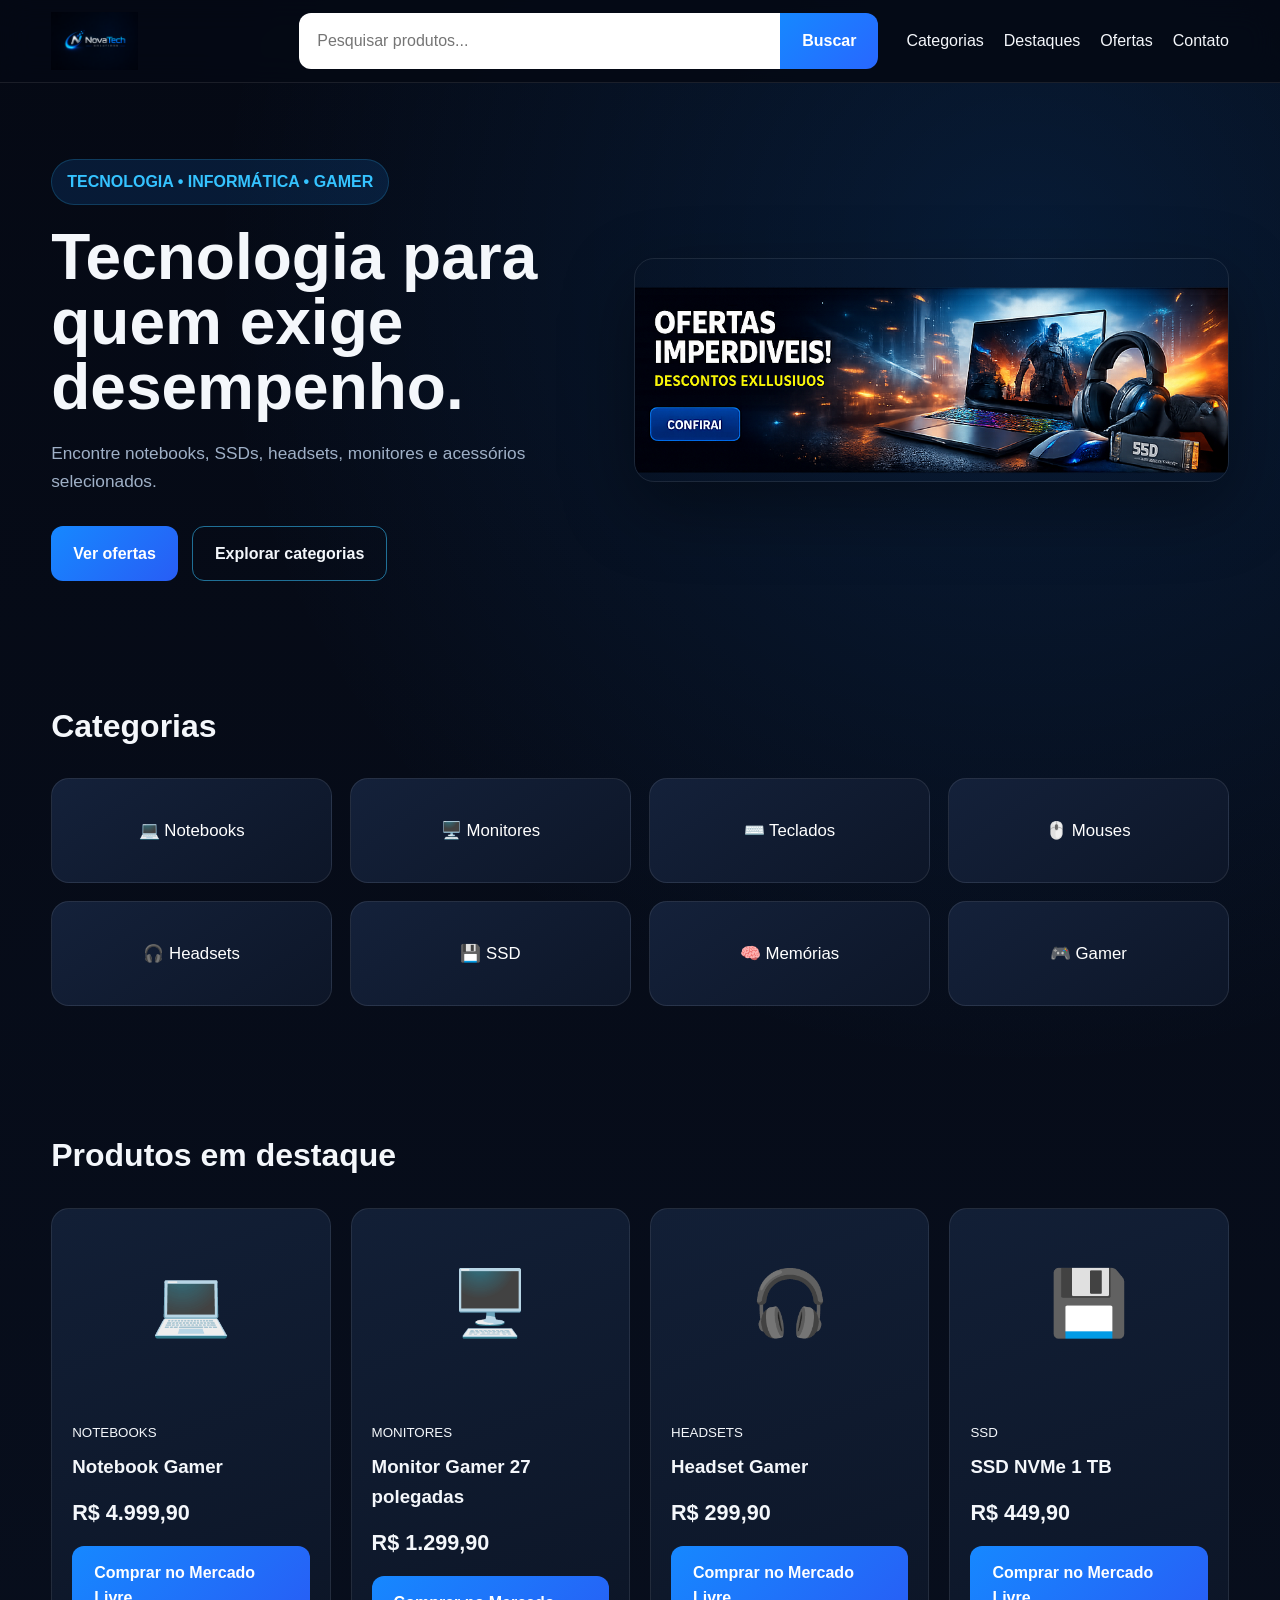
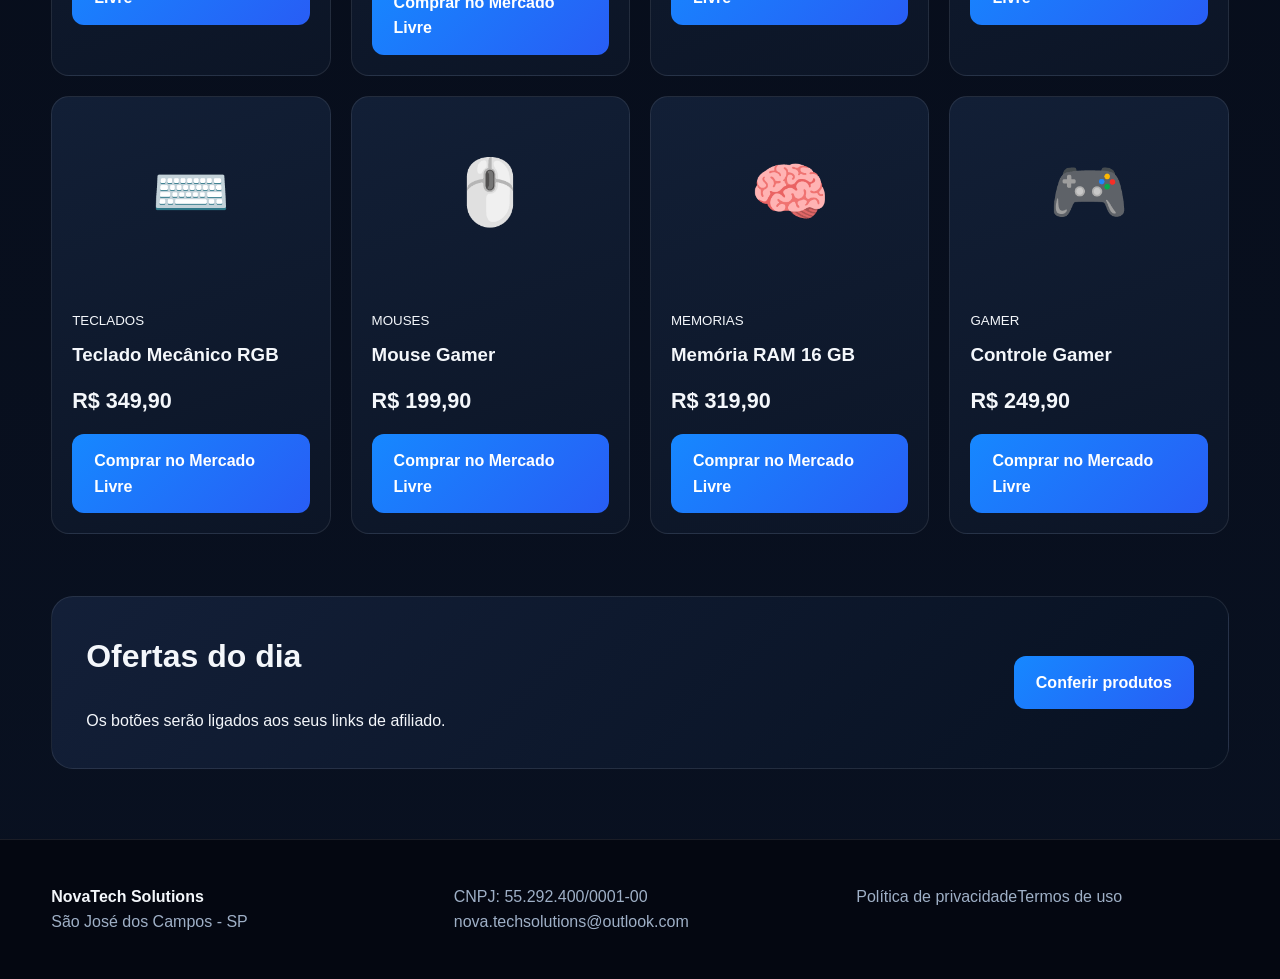
==== index.html @ 97775872 "Add files via upload" ====
<!DOCTYPE html>
<html lang="pt-BR">
<head>
  <meta charset="UTF-8">
  <meta name="viewport" content="width=device-width, initial-scale=1.0">
  <title>NovaTech Solutions</title>
  <meta name="description" content="Tecnologia, informática e produtos gamer com ofertas selecionadas.">
  <link rel="stylesheet" href="styles.css">
</head>
<body>
<header class="header">
  <div class="container header-content">
    <a class="brand" href="#inicio"><img src="assets/logo-novatech.png" alt="NovaTech Solutions"></a>
    <form class="search" id="searchForm">
      <input id="searchInput" type="search" placeholder="Pesquisar produtos...">
      <button type="submit">Buscar</button>
    </form>
    <nav>
      <a href="#categorias">Categorias</a>
      <a href="#destaques">Destaques</a>
      <a href="#ofertas">Ofertas</a>
      <a href="#contato">Contato</a>
    </nav>
  </div>
</header>

<main id="inicio">
  <section class="hero">
    <div class="container hero-grid">
      <div>
        <span class="tag">TECNOLOGIA • INFORMÁTICA • GAMER</span>
        <h1>Tecnologia para quem exige desempenho.</h1>
        <p>Encontre notebooks, SSDs, headsets, monitores e acessórios selecionados.</p>
        <div class="buttons">
          <a class="btn primary" href="#ofertas">Ver ofertas</a>
          <a class="btn secondary" href="#categorias">Explorar categorias</a>
        </div>
      </div>
      <a class="hero-banner" href="#ofertas"><img src="assets/banner-ofertas.png" alt="Ofertas imperdíveis"></a>
    </div>
  </section>

  <section id="categorias" class="container section">
    <h2>Categorias</h2>
    <div class="category-grid">
      <button class="category" data-category="notebooks">💻 Notebooks</button>
      <button class="category" data-category="monitores">🖥️ Monitores</button>
      <button class="category" data-category="teclados">⌨️ Teclados</button>
      <button class="category" data-category="mouses">🖱️ Mouses</button>
      <button class="category" data-category="headsets">🎧 Headsets</button>
      <button class="category" data-category="ssd">💾 SSD</button>
      <button class="category" data-category="memorias">🧠 Memórias</button>
      <button class="category" data-category="gamer">🎮 Gamer</button>
    </div>
  </section>

  <section id="destaques" class="container section">
    <h2>Produtos em destaque</h2>
    <div id="productsGrid" class="products-grid"></div>
  </section>

  <section id="ofertas" class="container section offer-strip">
    <div>
      <h2>Ofertas do dia</h2>
      <p>Os botões serão ligados aos seus links de afiliado.</p>
    </div>
    <a class="btn primary" href="#destaques">Conferir produtos</a>
  </section>
</main>

<footer id="contato">
  <div class="container footer-grid">
    <div><strong>NovaTech Solutions</strong><p>São José dos Campos - SP</p></div>
    <div><p>CNPJ: 55.292.400/0001-00</p><p>nova.techsolutions@outlook.com</p></div>
    <div><a href="politica.html">Política de privacidade</a><a href="termos.html">Termos de uso</a></div>
  </div>
</footer>

<script src="app.js"></script>
</body>
</html>
---- styles.css ----
:root{--bg:#050914;--surface:#0d1628;--surface2:#14213a;--primary:#1688ff;--accent:#35c3ff;--text:#f4f7fb;--muted:#9fb0c7;--border:rgba(255,255,255,.09);--radius:18px}
*{box-sizing:border-box;margin:0;padding:0}html{scroll-behavior:smooth}
body{font-family:Segoe UI,Arial,sans-serif;background:radial-gradient(circle at 80% 10%,rgba(22,136,255,.14),transparent 32%),linear-gradient(180deg,#050914,#091121);color:var(--text);line-height:1.6}
img{max-width:100%;display:block}a{text-decoration:none;color:inherit}button,input{font:inherit}.container{width:min(1200px,92%);margin:auto}
.header{position:sticky;top:0;z-index:1000;background:rgba(5,9,20,.9);backdrop-filter:blur(16px);border-bottom:1px solid var(--border)}
.header-content{min-height:82px;display:flex;align-items:center;gap:28px}.brand{width:220px;flex:0 0 220px}.brand img{width:100%;height:58px;object-fit:contain;object-position:left center}
.search{display:flex;flex:1}.search input{width:100%;padding:14px 17px;border:1px solid var(--border);border-right:0;border-radius:12px 0 0 12px;outline:none}
.search button{border:0;padding:0 22px;border-radius:0 12px 12px 0;background:linear-gradient(135deg,var(--primary),#2867ff);color:#fff;font-weight:700}
nav{display:flex;gap:20px;white-space:nowrap}nav a:hover{color:var(--accent)}
.hero{padding:76px 0 58px}.hero-grid{display:grid;grid-template-columns:.95fr 1.05fr;gap:44px;align-items:center}
.tag{display:inline-block;color:var(--accent);font-weight:700;background:rgba(22,136,255,.14);border:1px solid rgba(53,195,255,.2);padding:9px 15px;border-radius:999px;margin-bottom:20px}
.hero h1{font-size:clamp(2.6rem,5vw,4.7rem);line-height:1.02;margin-bottom:20px}.hero p{color:var(--muted);font-size:1.08rem;margin-bottom:30px}
.buttons{display:flex;gap:14px;flex-wrap:wrap}.btn{display:inline-flex;align-items:center;justify-content:center;padding:14px 22px;border-radius:12px;font-weight:700;transition:.22s}.btn:hover{transform:translateY(-3px)}
.primary{background:linear-gradient(135deg,var(--primary),#285df5);color:#fff}.secondary{border:1px solid rgba(53,195,255,.55)}
.hero-banner{display:block;border:1px solid var(--border);border-radius:20px;overflow:hidden;box-shadow:0 25px 70px rgba(0,0,0,.38)}.hero-banner img{width:100%;aspect-ratio:16/6;object-fit:cover}
.section{padding:62px 0}.section h2{font-size:2rem;margin-bottom:26px}.category-grid{display:grid;grid-template-columns:repeat(4,1fr);gap:18px}
.category{min-height:105px;border:1px solid var(--border);border-radius:var(--radius);background:linear-gradient(145deg,var(--surface2),var(--surface));color:#fff;font-size:1.05rem;padding:22px;cursor:pointer}
.products-grid{display:grid;grid-template-columns:repeat(4,1fr);gap:20px}.product-card{background:linear-gradient(160deg,#121f36,#0c1526);border:1px solid var(--border);border-radius:var(--radius);overflow:hidden}
.product-image{height:190px;display:grid;place-items:center;font-size:4rem}.product-info{padding:20px}.product-info h3{margin:8px 0 14px}.product-price{font-size:1.35rem;font-weight:800;margin-bottom:15px}.product-card .btn{width:100%}
.offer-strip{margin-bottom:70px;padding:34px;border:1px solid var(--border);border-radius:22px;background:linear-gradient(135deg,rgba(20,33,58,.95),rgba(8,18,34,.95));display:flex;align-items:center;justify-content:space-between}
footer{border-top:1px solid var(--border);background:#040711;padding:44px 0}.footer-grid{display:grid;grid-template-columns:1fr 1fr 1fr;gap:30px}footer p,footer a{color:var(--muted)}
@media(max-width:980px){.header-content{flex-wrap:wrap;padding:14px 0}.brand{width:190px;flex-basis:190px}nav{width:100%;justify-content:center}.hero-grid{grid-template-columns:1fr}.category-grid,.products-grid{grid-template-columns:repeat(2,1fr)}}
@media(max-width:620px){.search{order:3;width:100%}nav{overflow-x:auto;justify-content:flex-start}.category-grid,.products-grid,.footer-grid{grid-template-columns:1fr}.offer-strip{flex-direction:column;align-items:flex-start}}
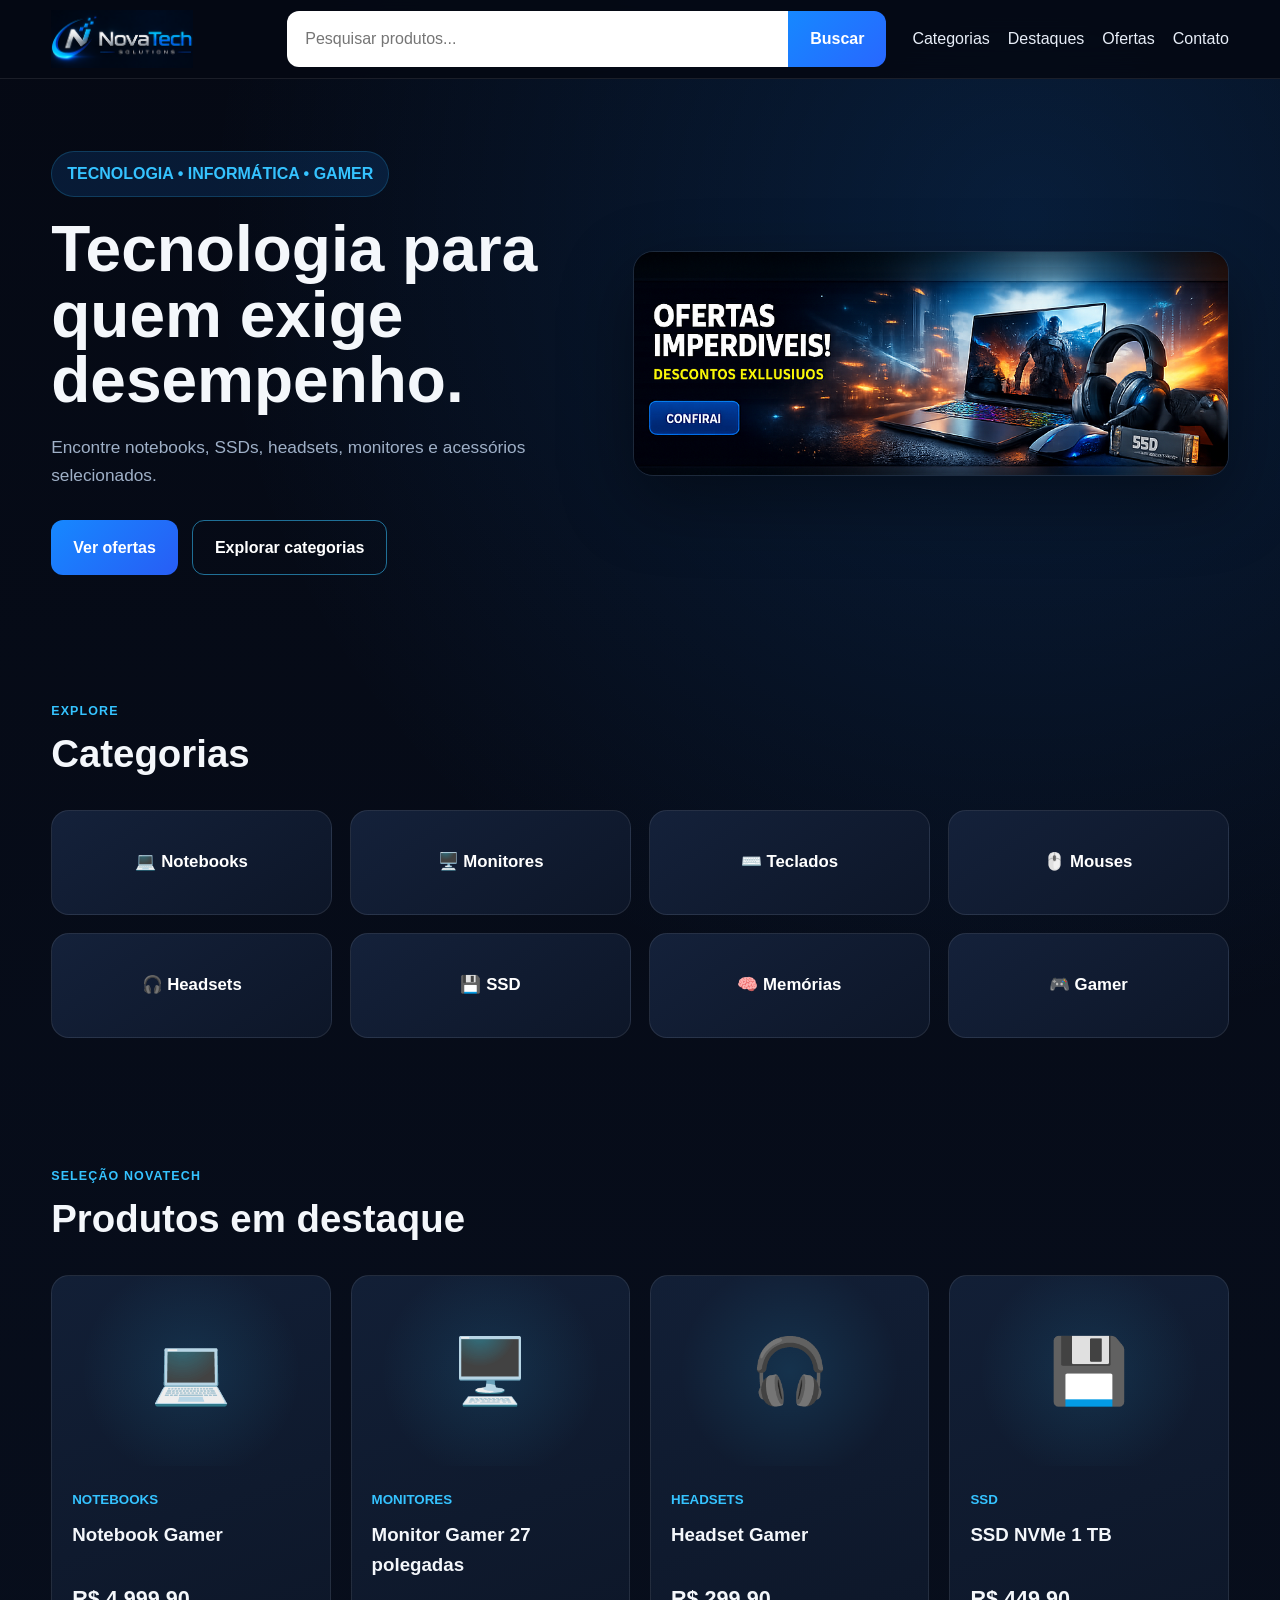
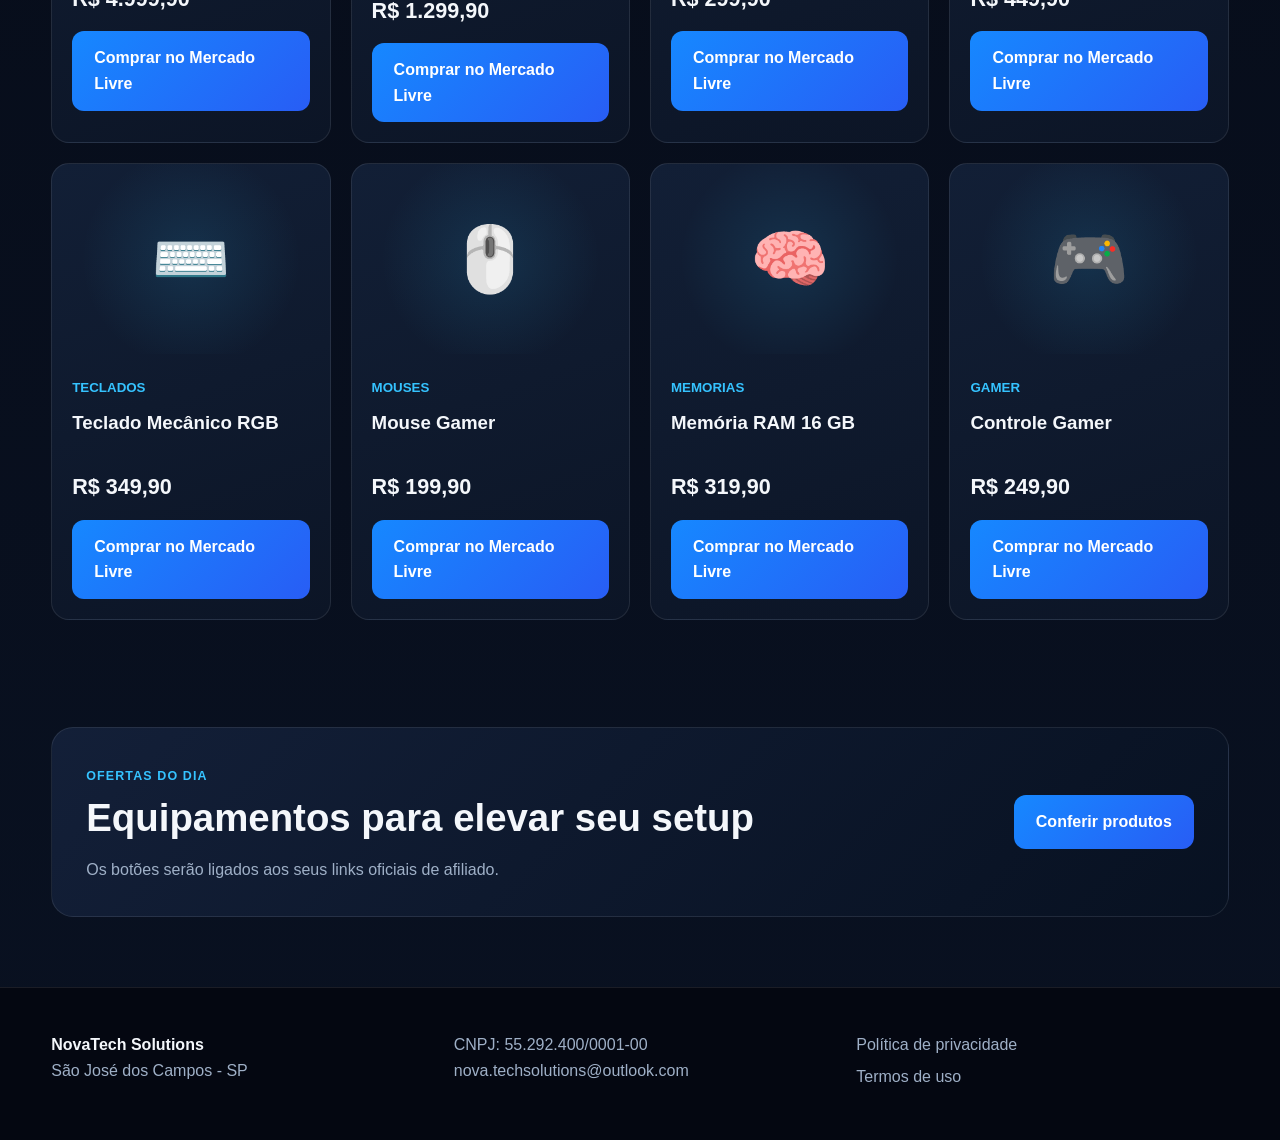
==== commit b1504cb4: "Add files via upload" ====
--- a/index.html
+++ b/index.html
@@ -10,11 +10,15 @@
 <body>
 <header class="header">
   <div class="container header-content">
-    <a class="brand" href="#inicio"><img src="assets/logo-novatech.png" alt="NovaTech Solutions"></a>
+    <a class="brand" href="#inicio" aria-label="NovaTech Solutions">
+      <img src="assets/logo-header.png" alt="NovaTech Solutions">
+    </a>
+
     <form class="search" id="searchForm">
       <input id="searchInput" type="search" placeholder="Pesquisar produtos...">
       <button type="submit">Buscar</button>
     </form>
+
     <nav>
       <a href="#categorias">Categorias</a>
       <a href="#destaques">Destaques</a>
@@ -27,7 +31,7 @@
 <main id="inicio">
   <section class="hero">
     <div class="container hero-grid">
-      <div>
+      <div class="hero-copy">
         <span class="tag">TECNOLOGIA • INFORMÁTICA • GAMER</span>
         <h1>Tecnologia para quem exige desempenho.</h1>
         <p>Encontre notebooks, SSDs, headsets, monitores e acessórios selecionados.</p>
@@ -36,33 +40,44 @@
           <a class="btn secondary" href="#categorias">Explorar categorias</a>
         </div>
       </div>
-      <a class="hero-banner" href="#ofertas"><img src="assets/banner-ofertas.png" alt="Ofertas imperdíveis"></a>
+
+      <a class="hero-banner" href="#ofertas">
+        <img src="assets/banner-ofertas.png" alt="Ofertas imperdíveis">
+      </a>
     </div>
   </section>
 
   <section id="categorias" class="container section">
-    <h2>Categorias</h2>
+    <div class="section-heading">
+      <span>EXPLORE</span>
+      <h2>Categorias</h2>
+    </div>
+
     <div class="category-grid">
-      <button class="category" data-category="notebooks">💻 Notebooks</button>
-      <button class="category" data-category="monitores">🖥️ Monitores</button>
-      <button class="category" data-category="teclados">⌨️ Teclados</button>
-      <button class="category" data-category="mouses">🖱️ Mouses</button>
-      <button class="category" data-category="headsets">🎧 Headsets</button>
-      <button class="category" data-category="ssd">💾 SSD</button>
-      <button class="category" data-category="memorias">🧠 Memórias</button>
-      <button class="category" data-category="gamer">🎮 Gamer</button>
+      <button class="category" data-category="notebooks">💻 <strong>Notebooks</strong></button>
+      <button class="category" data-category="monitores">🖥️ <strong>Monitores</strong></button>
+      <button class="category" data-category="teclados">⌨️ <strong>Teclados</strong></button>
+      <button class="category" data-category="mouses">🖱️ <strong>Mouses</strong></button>
+      <button class="category" data-category="headsets">🎧 <strong>Headsets</strong></button>
+      <button class="category" data-category="ssd">💾 <strong>SSD</strong></button>
+      <button class="category" data-category="memorias">🧠 <strong>Memórias</strong></button>
+      <button class="category" data-category="gamer">🎮 <strong>Gamer</strong></button>
     </div>
   </section>
 
   <section id="destaques" class="container section">
-    <h2>Produtos em destaque</h2>
+    <div class="section-heading">
+      <span>SELEÇÃO NOVATECH</span>
+      <h2>Produtos em destaque</h2>
+    </div>
     <div id="productsGrid" class="products-grid"></div>
   </section>
 
-  <section id="ofertas" class="container section offer-strip">
+  <section id="ofertas" class="container offer-strip">
     <div>
-      <h2>Ofertas do dia</h2>
-      <p>Os botões serão ligados aos seus links de afiliado.</p>
+      <span>OFERTAS DO DIA</span>
+      <h2>Equipamentos para elevar seu setup</h2>
+      <p>Os botões serão ligados aos seus links oficiais de afiliado.</p>
     </div>
     <a class="btn primary" href="#destaques">Conferir produtos</a>
   </section>
@@ -70,12 +85,21 @@
 
 <footer id="contato">
   <div class="container footer-grid">
-    <div><strong>NovaTech Solutions</strong><p>São José dos Campos - SP</p></div>
-    <div><p>CNPJ: 55.292.400/0001-00</p><p>nova.techsolutions@outlook.com</p></div>
-    <div><a href="politica.html">Política de privacidade</a><a href="termos.html">Termos de uso</a></div>
+    <div>
+      <strong>NovaTech Solutions</strong>
+      <p>São José dos Campos - SP</p>
+    </div>
+    <div>
+      <p>CNPJ: 55.292.400/0001-00</p>
+      <p>nova.techsolutions@outlook.com</p>
+    </div>
+    <div>
+      <a href="politica.html">Política de privacidade</a>
+      <a href="termos.html">Termos de uso</a>
+    </div>
   </div>
 </footer>
 
 <script src="app.js"></script>
 </body>
-</html>+</html>
--- a/styles.css
+++ b/styles.css
@@ -1,24 +1,145 @@
 
-:root{--bg:#050914;--surface:#0d1628;--surface2:#14213a;--primary:#1688ff;--accent:#35c3ff;--text:#f4f7fb;--muted:#9fb0c7;--border:rgba(255,255,255,.09);--radius:18px}
-*{box-sizing:border-box;margin:0;padding:0}html{scroll-behavior:smooth}
-body{font-family:Segoe UI,Arial,sans-serif;background:radial-gradient(circle at 80% 10%,rgba(22,136,255,.14),transparent 32%),linear-gradient(180deg,#050914,#091121);color:var(--text);line-height:1.6}
-img{max-width:100%;display:block}a{text-decoration:none;color:inherit}button,input{font:inherit}.container{width:min(1200px,92%);margin:auto}
-.header{position:sticky;top:0;z-index:1000;background:rgba(5,9,20,.9);backdrop-filter:blur(16px);border-bottom:1px solid var(--border)}
-.header-content{min-height:82px;display:flex;align-items:center;gap:28px}.brand{width:220px;flex:0 0 220px}.brand img{width:100%;height:58px;object-fit:contain;object-position:left center}
-.search{display:flex;flex:1}.search input{width:100%;padding:14px 17px;border:1px solid var(--border);border-right:0;border-radius:12px 0 0 12px;outline:none}
-.search button{border:0;padding:0 22px;border-radius:0 12px 12px 0;background:linear-gradient(135deg,var(--primary),#2867ff);color:#fff;font-weight:700}
-nav{display:flex;gap:20px;white-space:nowrap}nav a:hover{color:var(--accent)}
-.hero{padding:76px 0 58px}.hero-grid{display:grid;grid-template-columns:.95fr 1.05fr;gap:44px;align-items:center}
-.tag{display:inline-block;color:var(--accent);font-weight:700;background:rgba(22,136,255,.14);border:1px solid rgba(53,195,255,.2);padding:9px 15px;border-radius:999px;margin-bottom:20px}
-.hero h1{font-size:clamp(2.6rem,5vw,4.7rem);line-height:1.02;margin-bottom:20px}.hero p{color:var(--muted);font-size:1.08rem;margin-bottom:30px}
-.buttons{display:flex;gap:14px;flex-wrap:wrap}.btn{display:inline-flex;align-items:center;justify-content:center;padding:14px 22px;border-radius:12px;font-weight:700;transition:.22s}.btn:hover{transform:translateY(-3px)}
-.primary{background:linear-gradient(135deg,var(--primary),#285df5);color:#fff}.secondary{border:1px solid rgba(53,195,255,.55)}
-.hero-banner{display:block;border:1px solid var(--border);border-radius:20px;overflow:hidden;box-shadow:0 25px 70px rgba(0,0,0,.38)}.hero-banner img{width:100%;aspect-ratio:16/6;object-fit:cover}
-.section{padding:62px 0}.section h2{font-size:2rem;margin-bottom:26px}.category-grid{display:grid;grid-template-columns:repeat(4,1fr);gap:18px}
-.category{min-height:105px;border:1px solid var(--border);border-radius:var(--radius);background:linear-gradient(145deg,var(--surface2),var(--surface));color:#fff;font-size:1.05rem;padding:22px;cursor:pointer}
-.products-grid{display:grid;grid-template-columns:repeat(4,1fr);gap:20px}.product-card{background:linear-gradient(160deg,#121f36,#0c1526);border:1px solid var(--border);border-radius:var(--radius);overflow:hidden}
-.product-image{height:190px;display:grid;place-items:center;font-size:4rem}.product-info{padding:20px}.product-info h3{margin:8px 0 14px}.product-price{font-size:1.35rem;font-weight:800;margin-bottom:15px}.product-card .btn{width:100%}
-.offer-strip{margin-bottom:70px;padding:34px;border:1px solid var(--border);border-radius:22px;background:linear-gradient(135deg,rgba(20,33,58,.95),rgba(8,18,34,.95));display:flex;align-items:center;justify-content:space-between}
-footer{border-top:1px solid var(--border);background:#040711;padding:44px 0}.footer-grid{display:grid;grid-template-columns:1fr 1fr 1fr;gap:30px}footer p,footer a{color:var(--muted)}
-@media(max-width:980px){.header-content{flex-wrap:wrap;padding:14px 0}.brand{width:190px;flex-basis:190px}nav{width:100%;justify-content:center}.hero-grid{grid-template-columns:1fr}.category-grid,.products-grid{grid-template-columns:repeat(2,1fr)}}
-@media(max-width:620px){.search{order:3;width:100%}nav{overflow-x:auto;justify-content:flex-start}.category-grid,.products-grid,.footer-grid{grid-template-columns:1fr}.offer-strip{flex-direction:column;align-items:flex-start}}
+:root{
+  --bg:#050914;--surface:#0d1628;--surface2:#14213a;
+  --primary:#1688ff;--accent:#35c3ff;--text:#f4f7fb;
+  --muted:#9fb0c7;--border:rgba(255,255,255,.09);--radius:18px
+}
+*{box-sizing:border-box;margin:0;padding:0}
+html{scroll-behavior:smooth}
+body{
+  font-family:Segoe UI,Arial,sans-serif;
+  background:
+    radial-gradient(circle at 80% 8%,rgba(22,136,255,.16),transparent 30%),
+    linear-gradient(180deg,#050914,#091121);
+  color:var(--text);line-height:1.6
+}
+img{max-width:100%;display:block}
+a{text-decoration:none;color:inherit}
+button,input{font:inherit}
+.container{width:min(1200px,92%);margin:auto}
+
+.header{
+  position:sticky;top:0;z-index:1000;
+  background:rgba(5,9,20,.92);
+  backdrop-filter:blur(16px);
+  border-bottom:1px solid var(--border)
+}
+.header-content{
+  min-height:78px;display:flex;align-items:center;gap:26px
+}
+.brand{
+  width:210px;flex:0 0 210px;overflow:hidden
+}
+.brand img{
+  width:100%;height:58px;object-fit:contain;object-position:left center
+}
+.search{display:flex;flex:1;min-width:260px}
+.search input{
+  width:100%;padding:14px 17px;border:1px solid var(--border);
+  border-right:0;border-radius:12px 0 0 12px;outline:none
+}
+.search button{
+  border:0;padding:0 22px;border-radius:0 12px 12px 0;
+  background:linear-gradient(135deg,var(--primary),#2867ff);
+  color:#fff;font-weight:700;cursor:pointer
+}
+nav{display:flex;gap:18px;white-space:nowrap}
+nav a{color:#e8eef8}
+nav a:hover{color:var(--accent)}
+
+.hero{padding:72px 0 60px}
+.hero-grid{
+  display:grid;grid-template-columns:.95fr 1.05fr;
+  gap:42px;align-items:center
+}
+.tag{
+  display:inline-block;color:var(--accent);font-weight:700;
+  background:rgba(22,136,255,.14);
+  border:1px solid rgba(53,195,255,.2);
+  padding:9px 15px;border-radius:999px;margin-bottom:20px
+}
+.hero h1{
+  font-size:clamp(2.6rem,5vw,4.6rem);
+  line-height:1.03;margin-bottom:20px
+}
+.hero p{color:var(--muted);font-size:1.08rem;margin-bottom:30px}
+.buttons{display:flex;gap:14px;flex-wrap:wrap}
+.btn{
+  display:inline-flex;align-items:center;justify-content:center;
+  padding:14px 22px;border-radius:12px;font-weight:700;
+  transition:.22s
+}
+.btn:hover{transform:translateY(-3px)}
+.primary{background:linear-gradient(135deg,var(--primary),#285df5);color:#fff}
+.secondary{border:1px solid rgba(53,195,255,.55);color:#fff}
+
+.hero-banner{
+  display:block;border:1px solid var(--border);border-radius:20px;
+  overflow:hidden;box-shadow:0 25px 70px rgba(0,0,0,.38)
+}
+.hero-banner img{width:100%;aspect-ratio:16/6;object-fit:cover}
+
+.section{padding:62px 0}
+.section-heading{margin-bottom:26px}
+.section-heading span,.offer-strip span{
+  color:var(--accent);font-size:.78rem;font-weight:800;letter-spacing:.09em
+}
+.section-heading h2,.offer-strip h2{font-size:clamp(1.9rem,3vw,2.6rem)}
+
+.category-grid{display:grid;grid-template-columns:repeat(4,1fr);gap:18px}
+.category{
+  min-height:105px;border:1px solid var(--border);border-radius:var(--radius);
+  background:linear-gradient(145deg,var(--surface2),var(--surface));
+  color:#fff;font-size:1.05rem;padding:22px;cursor:pointer;
+  transition:.22s
+}
+.category:hover{
+  transform:translateY(-5px);
+  border-color:rgba(53,195,255,.5)
+}
+
+.products-grid{display:grid;grid-template-columns:repeat(4,1fr);gap:20px}
+.product-card{
+  background:linear-gradient(160deg,#121f36,#0c1526);
+  border:1px solid var(--border);border-radius:var(--radius);
+  overflow:hidden;transition:.22s
+}
+.product-card:hover{transform:translateY(-6px);border-color:rgba(53,195,255,.45)}
+.product-image{
+  height:190px;display:grid;place-items:center;font-size:4rem;
+  background:radial-gradient(circle,rgba(53,195,255,.13),transparent 65%)
+}
+.product-info{padding:20px}
+.product-info small{color:var(--accent);font-weight:800}
+.product-info h3{margin:8px 0 14px;min-height:48px}
+.product-price{font-size:1.35rem;font-weight:800;margin-bottom:15px}
+.product-card .btn{width:100%}
+
+.offer-strip{
+  margin:45px auto 70px;padding:34px;border:1px solid var(--border);
+  border-radius:22px;background:linear-gradient(135deg,rgba(20,33,58,.95),rgba(8,18,34,.95));
+  display:flex;align-items:center;justify-content:space-between;gap:24px
+}
+.offer-strip p{color:var(--muted);margin-top:8px}
+
+footer{border-top:1px solid var(--border);background:#040711;padding:44px 0}
+.footer-grid{display:grid;grid-template-columns:1fr 1fr 1fr;gap:30px}
+footer p,footer a{color:var(--muted)}
+footer a{display:block;margin-bottom:6px}
+
+@media(max-width:980px){
+  .header-content{flex-wrap:wrap;padding:14px 0}
+  .brand{width:185px;flex-basis:185px}
+  nav{width:100%;justify-content:center}
+  .hero-grid{grid-template-columns:1fr}
+  .category-grid,.products-grid{grid-template-columns:repeat(2,1fr)}
+}
+@media(max-width:620px){
+  .brand{width:165px;flex-basis:165px}
+  .search{order:3;width:100%}
+  nav{overflow-x:auto;justify-content:flex-start}
+  .hero{padding-top:46px}
+  .hero h1{font-size:2.5rem}
+  .category-grid,.products-grid,.footer-grid{grid-template-columns:1fr}
+  .offer-strip{flex-direction:column;align-items:flex-start}
+}
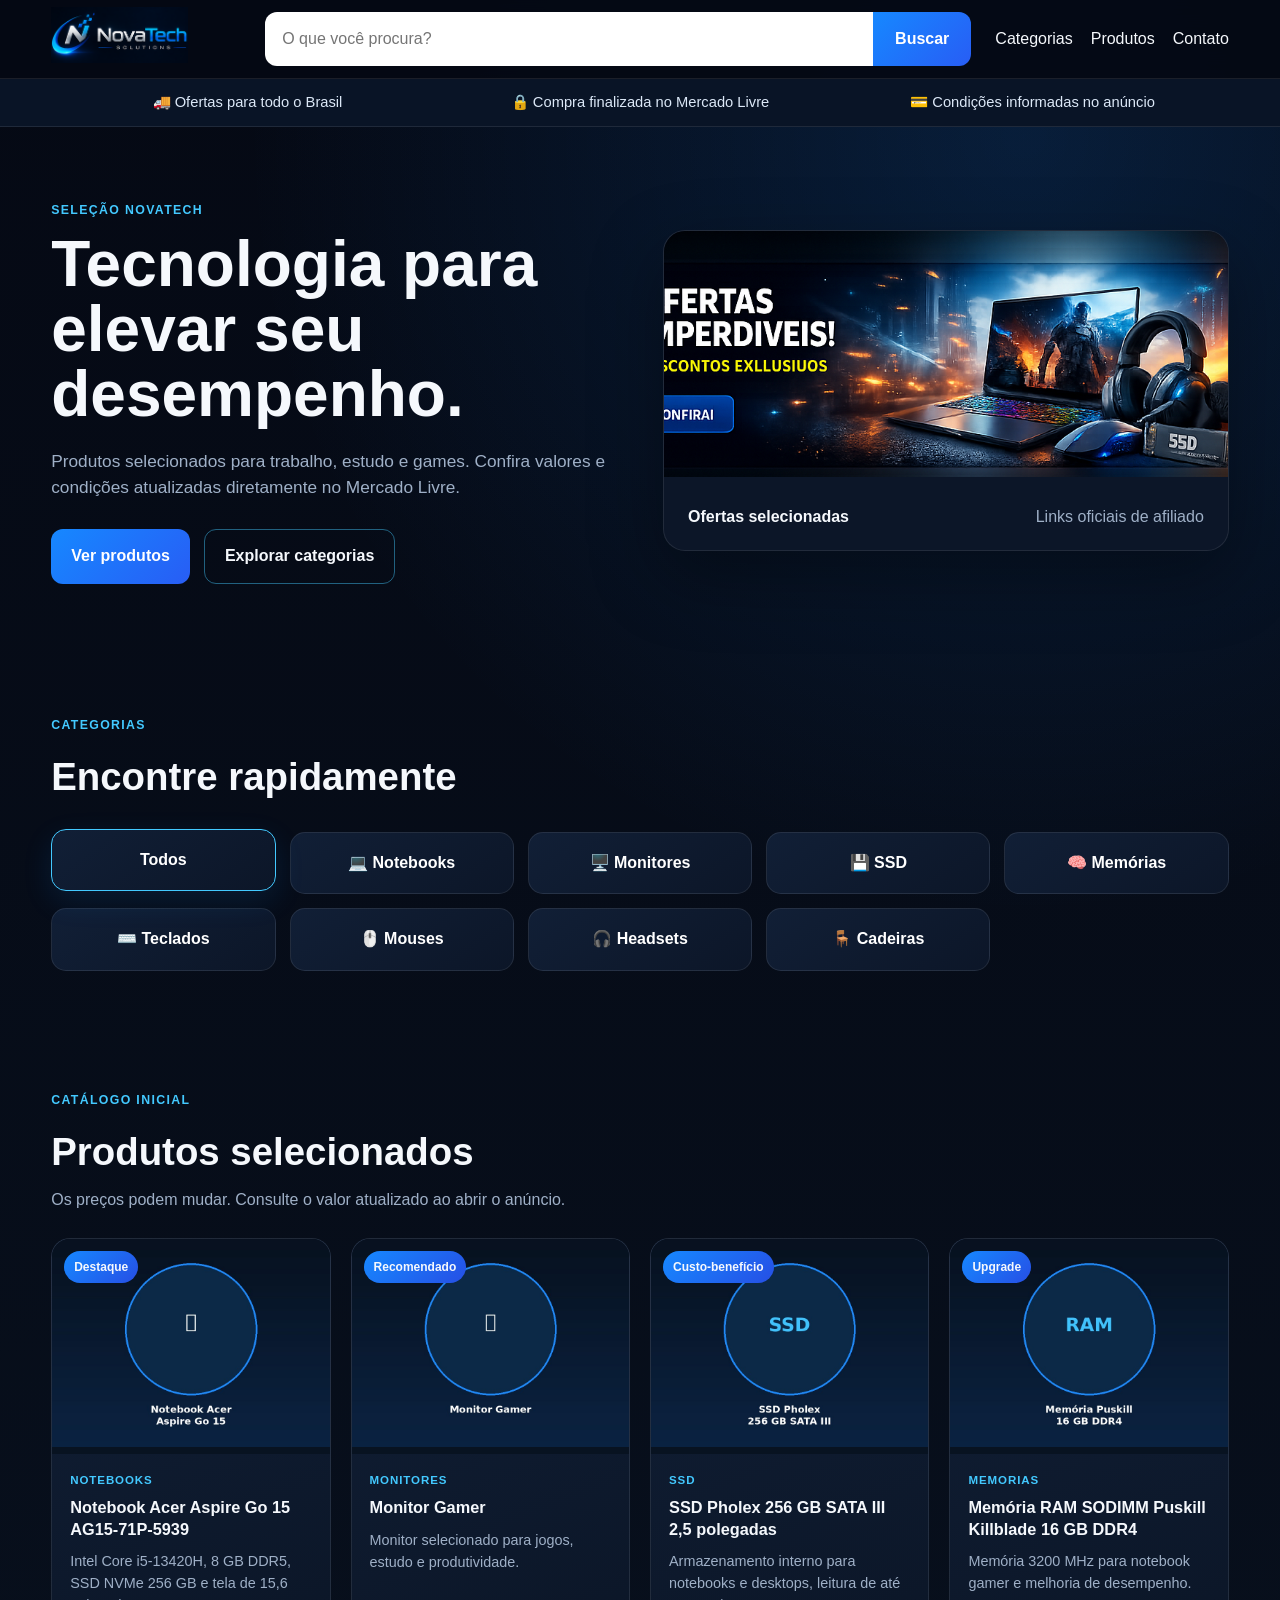
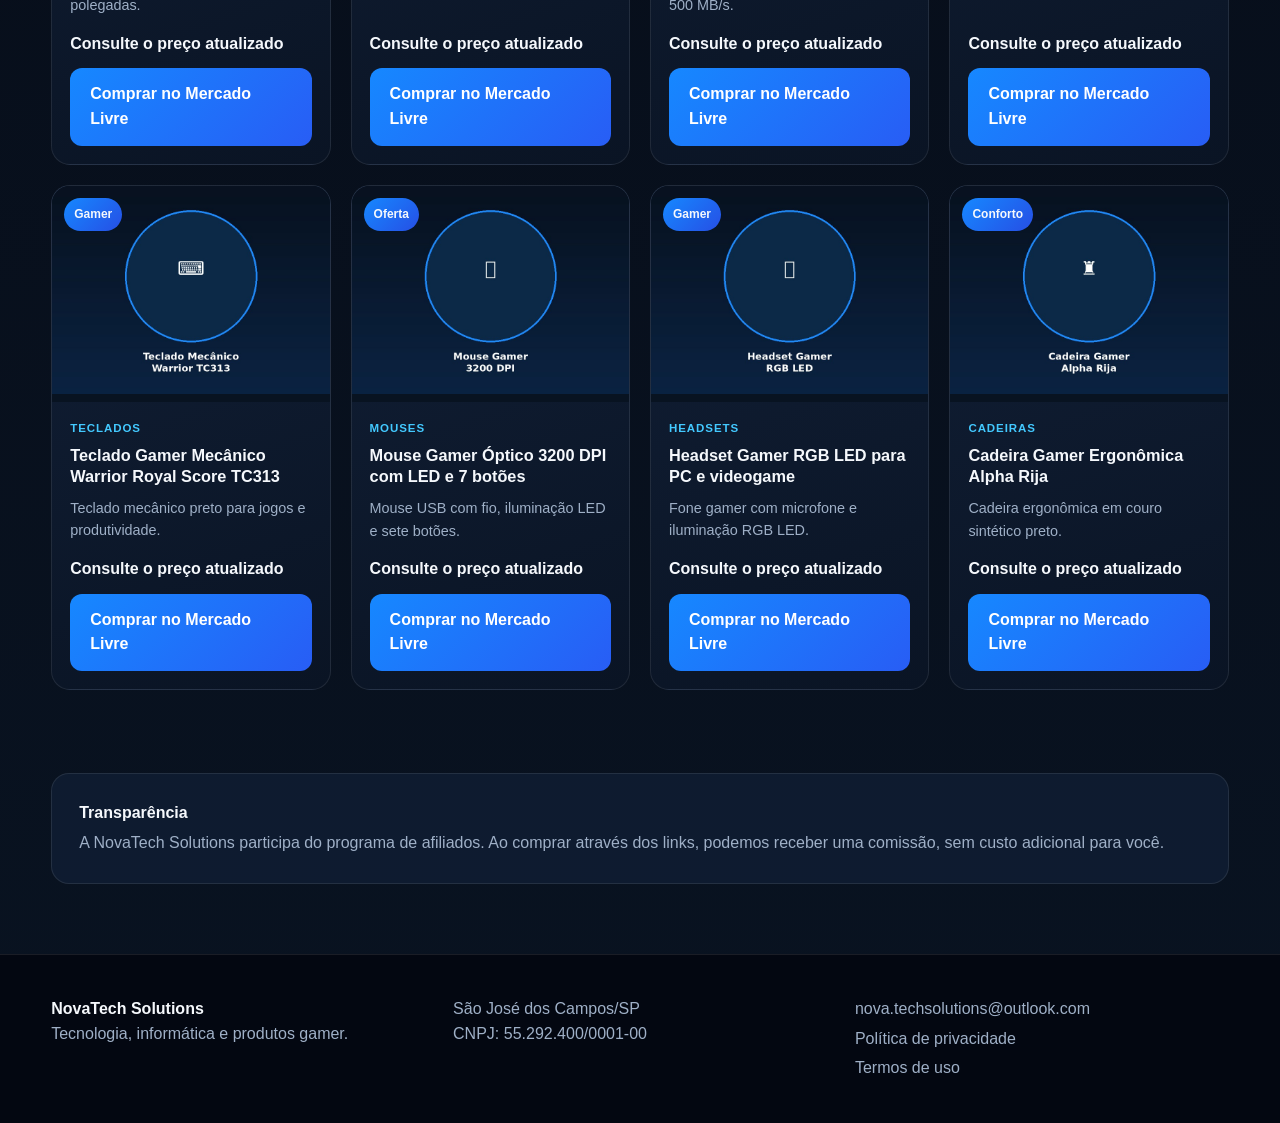
==== commit 23e57219: "Add files via upload" ====
--- a/index.html
+++ b/index.html
@@ -1,105 +1,97 @@
-<!DOCTYPE html>
+<!doctype html>
 <html lang="pt-BR">
 <head>
-  <meta charset="UTF-8">
-  <meta name="viewport" content="width=device-width, initial-scale=1.0">
-  <title>NovaTech Solutions</title>
-  <meta name="description" content="Tecnologia, informática e produtos gamer com ofertas selecionadas.">
+  <meta charset="utf-8">
+  <meta name="viewport" content="width=device-width,initial-scale=1">
+  <title>NovaTech Solutions | Tecnologia e Ofertas</title>
+  <meta name="description" content="Seleção de tecnologia, informática e produtos gamer no Mercado Livre.">
   <link rel="stylesheet" href="styles.css">
 </head>
 <body>
-<header class="header">
-  <div class="container header-content">
-    <a class="brand" href="#inicio" aria-label="NovaTech Solutions">
-      <img src="assets/logo-header.png" alt="NovaTech Solutions">
-    </a>
-
-    <form class="search" id="searchForm">
-      <input id="searchInput" type="search" placeholder="Pesquisar produtos...">
-      <button type="submit">Buscar</button>
+<header class="top">
+  <div class="container header-row">
+    <a href="#inicio" class="logo"><img src="assets/logo-header.png" alt="NovaTech Solutions"></a>
+    <form id="searchForm" class="search">
+      <input id="searchInput" type="search" placeholder="O que você procura?">
+      <button>Buscar</button>
     </form>
-
     <nav>
       <a href="#categorias">Categorias</a>
-      <a href="#destaques">Destaques</a>
-      <a href="#ofertas">Ofertas</a>
+      <a href="#produtos">Produtos</a>
       <a href="#contato">Contato</a>
     </nav>
   </div>
 </header>
 
+<div class="benefits">
+  <div class="container benefit-grid">
+    <span>🚚 Ofertas para todo o Brasil</span>
+    <span>🔒 Compra finalizada no Mercado Livre</span>
+    <span>💳 Condições informadas no anúncio</span>
+  </div>
+</div>
+
 <main id="inicio">
   <section class="hero">
     <div class="container hero-grid">
-      <div class="hero-copy">
-        <span class="tag">TECNOLOGIA • INFORMÁTICA • GAMER</span>
-        <h1>Tecnologia para quem exige desempenho.</h1>
-        <p>Encontre notebooks, SSDs, headsets, monitores e acessórios selecionados.</p>
-        <div class="buttons">
-          <a class="btn primary" href="#ofertas">Ver ofertas</a>
-          <a class="btn secondary" href="#categorias">Explorar categorias</a>
+      <div>
+        <span class="eyebrow">SELEÇÃO NOVATECH</span>
+        <h1>Tecnologia para elevar seu desempenho.</h1>
+        <p>Produtos selecionados para trabalho, estudo e games. Confira valores e condições atualizadas diretamente no Mercado Livre.</p>
+        <div class="hero-actions">
+          <a href="#produtos" class="btn primary">Ver produtos</a>
+          <a href="#categorias" class="btn ghost">Explorar categorias</a>
         </div>
       </div>
-
-      <a class="hero-banner" href="#ofertas">
-        <img src="assets/banner-ofertas.png" alt="Ofertas imperdíveis">
-      </a>
+      <div class="hero-card">
+        <img src="assets/banner-ofertas.png" alt="Ofertas NovaTech">
+        <div class="hero-card-copy">
+          <strong>Ofertas selecionadas</strong>
+          <span>Links oficiais de afiliado</span>
+        </div>
+      </div>
     </div>
   </section>
 
-  <section id="categorias" class="container section">
-    <div class="section-heading">
-      <span>EXPLORE</span>
-      <h2>Categorias</h2>
+  <section id="categorias" class="section container">
+    <div class="section-title">
+      <span>CATEGORIAS</span><h2>Encontre rapidamente</h2>
     </div>
-
-    <div class="category-grid">
-      <button class="category" data-category="notebooks">💻 <strong>Notebooks</strong></button>
-      <button class="category" data-category="monitores">🖥️ <strong>Monitores</strong></button>
-      <button class="category" data-category="teclados">⌨️ <strong>Teclados</strong></button>
-      <button class="category" data-category="mouses">🖱️ <strong>Mouses</strong></button>
-      <button class="category" data-category="headsets">🎧 <strong>Headsets</strong></button>
-      <button class="category" data-category="ssd">💾 <strong>SSD</strong></button>
-      <button class="category" data-category="memorias">🧠 <strong>Memórias</strong></button>
-      <button class="category" data-category="gamer">🎮 <strong>Gamer</strong></button>
+    <div class="categories">
+      <button data-category="all">Todos</button>
+      <button data-category="notebooks">💻 Notebooks</button>
+      <button data-category="monitores">🖥️ Monitores</button>
+      <button data-category="ssd">💾 SSD</button>
+      <button data-category="memorias">🧠 Memórias</button>
+      <button data-category="teclados">⌨️ Teclados</button>
+      <button data-category="mouses">🖱️ Mouses</button>
+      <button data-category="headsets">🎧 Headsets</button>
+      <button data-category="cadeiras">🪑 Cadeiras</button>
     </div>
   </section>
 
-  <section id="destaques" class="container section">
-    <div class="section-heading">
-      <span>SELEÇÃO NOVATECH</span>
-      <h2>Produtos em destaque</h2>
+  <section id="produtos" class="section container">
+    <div class="section-title">
+      <span>CATÁLOGO INICIAL</span><h2>Produtos selecionados</h2>
+      <p>Os preços podem mudar. Consulte o valor atualizado ao abrir o anúncio.</p>
     </div>
-    <div id="productsGrid" class="products-grid"></div>
+    <div id="productsGrid" class="products"></div>
+    <div id="emptyState" class="empty" hidden>Nenhum produto encontrado.</div>
   </section>
 
-  <section id="ofertas" class="container offer-strip">
-    <div>
-      <span>OFERTAS DO DIA</span>
-      <h2>Equipamentos para elevar seu setup</h2>
-      <p>Os botões serão ligados aos seus links oficiais de afiliado.</p>
-    </div>
-    <a class="btn primary" href="#destaques">Conferir produtos</a>
+  <section class="affiliate-note container">
+    <strong>Transparência</strong>
+    <p>A NovaTech Solutions participa do programa de afiliados. Ao comprar através dos links, podemos receber uma comissão, sem custo adicional para você.</p>
   </section>
 </main>
 
 <footer id="contato">
   <div class="container footer-grid">
-    <div>
-      <strong>NovaTech Solutions</strong>
-      <p>São José dos Campos - SP</p>
-    </div>
-    <div>
-      <p>CNPJ: 55.292.400/0001-00</p>
-      <p>nova.techsolutions@outlook.com</p>
-    </div>
-    <div>
-      <a href="politica.html">Política de privacidade</a>
-      <a href="termos.html">Termos de uso</a>
-    </div>
+    <div><strong>NovaTech Solutions</strong><p>Tecnologia, informática e produtos gamer.</p></div>
+    <div><p>São José dos Campos/SP</p><p>CNPJ: 55.292.400/0001-00</p></div>
+    <div><p>nova.techsolutions@outlook.com</p><a href="politica.html">Política de privacidade</a><a href="termos.html">Termos de uso</a></div>
   </div>
 </footer>
-
 <script src="app.js"></script>
 </body>
-</html>
+</html>
--- a/styles.css
+++ b/styles.css
@@ -1,145 +1,12 @@
 
-:root{
-  --bg:#050914;--surface:#0d1628;--surface2:#14213a;
-  --primary:#1688ff;--accent:#35c3ff;--text:#f4f7fb;
-  --muted:#9fb0c7;--border:rgba(255,255,255,.09);--radius:18px
-}
-*{box-sizing:border-box;margin:0;padding:0}
-html{scroll-behavior:smooth}
-body{
-  font-family:Segoe UI,Arial,sans-serif;
-  background:
-    radial-gradient(circle at 80% 8%,rgba(22,136,255,.16),transparent 30%),
-    linear-gradient(180deg,#050914,#091121);
-  color:var(--text);line-height:1.6
-}
-img{max-width:100%;display:block}
-a{text-decoration:none;color:inherit}
-button,input{font:inherit}
-.container{width:min(1200px,92%);margin:auto}
-
-.header{
-  position:sticky;top:0;z-index:1000;
-  background:rgba(5,9,20,.92);
-  backdrop-filter:blur(16px);
-  border-bottom:1px solid var(--border)
-}
-.header-content{
-  min-height:78px;display:flex;align-items:center;gap:26px
-}
-.brand{
-  width:210px;flex:0 0 210px;overflow:hidden
-}
-.brand img{
-  width:100%;height:58px;object-fit:contain;object-position:left center
-}
-.search{display:flex;flex:1;min-width:260px}
-.search input{
-  width:100%;padding:14px 17px;border:1px solid var(--border);
-  border-right:0;border-radius:12px 0 0 12px;outline:none
-}
-.search button{
-  border:0;padding:0 22px;border-radius:0 12px 12px 0;
-  background:linear-gradient(135deg,var(--primary),#2867ff);
-  color:#fff;font-weight:700;cursor:pointer
-}
-nav{display:flex;gap:18px;white-space:nowrap}
-nav a{color:#e8eef8}
-nav a:hover{color:var(--accent)}
-
-.hero{padding:72px 0 60px}
-.hero-grid{
-  display:grid;grid-template-columns:.95fr 1.05fr;
-  gap:42px;align-items:center
-}
-.tag{
-  display:inline-block;color:var(--accent);font-weight:700;
-  background:rgba(22,136,255,.14);
-  border:1px solid rgba(53,195,255,.2);
-  padding:9px 15px;border-radius:999px;margin-bottom:20px
-}
-.hero h1{
-  font-size:clamp(2.6rem,5vw,4.6rem);
-  line-height:1.03;margin-bottom:20px
-}
-.hero p{color:var(--muted);font-size:1.08rem;margin-bottom:30px}
-.buttons{display:flex;gap:14px;flex-wrap:wrap}
-.btn{
-  display:inline-flex;align-items:center;justify-content:center;
-  padding:14px 22px;border-radius:12px;font-weight:700;
-  transition:.22s
-}
-.btn:hover{transform:translateY(-3px)}
-.primary{background:linear-gradient(135deg,var(--primary),#285df5);color:#fff}
-.secondary{border:1px solid rgba(53,195,255,.55);color:#fff}
-
-.hero-banner{
-  display:block;border:1px solid var(--border);border-radius:20px;
-  overflow:hidden;box-shadow:0 25px 70px rgba(0,0,0,.38)
-}
-.hero-banner img{width:100%;aspect-ratio:16/6;object-fit:cover}
-
-.section{padding:62px 0}
-.section-heading{margin-bottom:26px}
-.section-heading span,.offer-strip span{
-  color:var(--accent);font-size:.78rem;font-weight:800;letter-spacing:.09em
-}
-.section-heading h2,.offer-strip h2{font-size:clamp(1.9rem,3vw,2.6rem)}
-
-.category-grid{display:grid;grid-template-columns:repeat(4,1fr);gap:18px}
-.category{
-  min-height:105px;border:1px solid var(--border);border-radius:var(--radius);
-  background:linear-gradient(145deg,var(--surface2),var(--surface));
-  color:#fff;font-size:1.05rem;padding:22px;cursor:pointer;
-  transition:.22s
-}
-.category:hover{
-  transform:translateY(-5px);
-  border-color:rgba(53,195,255,.5)
-}
-
-.products-grid{display:grid;grid-template-columns:repeat(4,1fr);gap:20px}
-.product-card{
-  background:linear-gradient(160deg,#121f36,#0c1526);
-  border:1px solid var(--border);border-radius:var(--radius);
-  overflow:hidden;transition:.22s
-}
-.product-card:hover{transform:translateY(-6px);border-color:rgba(53,195,255,.45)}
-.product-image{
-  height:190px;display:grid;place-items:center;font-size:4rem;
-  background:radial-gradient(circle,rgba(53,195,255,.13),transparent 65%)
-}
-.product-info{padding:20px}
-.product-info small{color:var(--accent);font-weight:800}
-.product-info h3{margin:8px 0 14px;min-height:48px}
-.product-price{font-size:1.35rem;font-weight:800;margin-bottom:15px}
-.product-card .btn{width:100%}
-
-.offer-strip{
-  margin:45px auto 70px;padding:34px;border:1px solid var(--border);
-  border-radius:22px;background:linear-gradient(135deg,rgba(20,33,58,.95),rgba(8,18,34,.95));
-  display:flex;align-items:center;justify-content:space-between;gap:24px
-}
-.offer-strip p{color:var(--muted);margin-top:8px}
-
-footer{border-top:1px solid var(--border);background:#040711;padding:44px 0}
-.footer-grid{display:grid;grid-template-columns:1fr 1fr 1fr;gap:30px}
-footer p,footer a{color:var(--muted)}
-footer a{display:block;margin-bottom:6px}
-
-@media(max-width:980px){
-  .header-content{flex-wrap:wrap;padding:14px 0}
-  .brand{width:185px;flex-basis:185px}
-  nav{width:100%;justify-content:center}
-  .hero-grid{grid-template-columns:1fr}
-  .category-grid,.products-grid{grid-template-columns:repeat(2,1fr)}
-}
-@media(max-width:620px){
-  .brand{width:165px;flex-basis:165px}
-  .search{order:3;width:100%}
-  nav{overflow-x:auto;justify-content:flex-start}
-  .hero{padding-top:46px}
-  .hero h1{font-size:2.5rem}
-  .category-grid,.products-grid,.footer-grid{grid-template-columns:1fr}
-  .offer-strip{flex-direction:column;align-items:flex-start}
-}
+:root{--bg:#050914;--surface:#0c1628;--surface2:#111f36;--blue:#1688ff;--cyan:#43c9ff;--text:#f5f8fc;--muted:#9fb0c7;--border:rgba(255,255,255,.09)}
+*{box-sizing:border-box;margin:0;padding:0}html{scroll-behavior:smooth}body{font-family:Segoe UI,Arial,sans-serif;background:radial-gradient(circle at 80% 5%,rgba(22,136,255,.16),transparent 28%),linear-gradient(#050914,#091321);color:var(--text);line-height:1.55}a{text-decoration:none;color:inherit}button,input{font:inherit}.container{width:min(1200px,92%);margin:auto}
+.top{position:sticky;top:0;z-index:10;background:rgba(5,9,20,.94);backdrop-filter:blur(14px);border-bottom:1px solid var(--border)}.header-row{min-height:78px;display:flex;align-items:center;gap:24px}.logo{width:190px;flex:0 0 190px}.logo img{width:100%;height:56px;object-fit:contain;object-position:left}.search{display:flex;flex:1}.search input{width:100%;padding:14px 16px;border:1px solid var(--border);border-right:0;border-radius:12px 0 0 12px;background:#fff;color:#111;outline:none}.search button{border:0;padding:0 22px;border-radius:0 12px 12px 0;background:linear-gradient(135deg,var(--blue),#285df5);color:white;font-weight:800;cursor:pointer}nav{display:flex;gap:18px;white-space:nowrap}nav a:hover{color:var(--cyan)}
+.benefits{background:#091426;border-bottom:1px solid var(--border)}.benefit-grid{display:grid;grid-template-columns:repeat(3,1fr);padding:12px 0;text-align:center;color:#dce8f7;font-size:.92rem}
+.hero{padding:70px 0}.hero-grid{display:grid;grid-template-columns:1fr 1fr;gap:46px;align-items:center}.eyebrow,.section-title span{display:inline-block;color:var(--cyan);font-weight:800;letter-spacing:.11em;font-size:.77rem;margin-bottom:12px}.hero h1{font-size:clamp(2.7rem,5vw,4.8rem);line-height:1.02;margin-bottom:20px}.hero p{color:var(--muted);font-size:1.08rem;max-width:630px}.hero-actions{display:flex;gap:14px;margin-top:28px;flex-wrap:wrap}.btn{display:inline-flex;align-items:center;justify-content:center;padding:14px 20px;border-radius:12px;font-weight:800;transition:.2s}.btn:hover{transform:translateY(-2px)}.primary{background:linear-gradient(135deg,var(--blue),#285df5);color:#fff}.ghost{border:1px solid rgba(67,201,255,.45)}.hero-card{overflow:hidden;border:1px solid var(--border);border-radius:22px;background:var(--surface);box-shadow:0 25px 70px rgba(0,0,0,.35)}.hero-card img{width:100%;aspect-ratio:16/7;object-fit:cover}.hero-card-copy{padding:20px 24px;display:flex;justify-content:space-between;gap:16px}.hero-card-copy span{color:var(--muted)}
+.section{padding:58px 0}.section-title{margin-bottom:25px}.section-title h2{font-size:clamp(2rem,3vw,2.8rem)}.section-title p{color:var(--muted);margin-top:6px}.categories{display:grid;grid-template-columns:repeat(5,1fr);gap:14px}.categories button{padding:18px 12px;border-radius:15px;border:1px solid var(--border);background:linear-gradient(145deg,var(--surface2),var(--surface));color:white;font-weight:700;cursor:pointer;transition:.2s}.categories button:hover,.categories button.active{border-color:var(--cyan);transform:translateY(-3px);box-shadow:0 10px 30px rgba(22,136,255,.12)}
+.products{display:grid;grid-template-columns:repeat(4,1fr);gap:20px}.card{display:flex;flex-direction:column;background:linear-gradient(160deg,#111f36,#0a1424);border:1px solid var(--border);border-radius:19px;overflow:hidden;transition:.22s}.card:hover{transform:translateY(-6px);border-color:rgba(67,201,255,.48);box-shadow:0 22px 55px rgba(0,0,0,.25)}.card-media{position:relative;background:#081321}.card-media img{width:100%;aspect-ratio:4/3;object-fit:cover}.badge{position:absolute;top:12px;left:12px;background:linear-gradient(135deg,var(--blue),#264fe5);padding:7px 10px;border-radius:999px;font-size:.75rem;font-weight:800}.card-body{display:flex;flex-direction:column;flex:1;padding:18px}.category-label{color:var(--cyan);font-size:.72rem;font-weight:800;letter-spacing:.08em;text-transform:uppercase}.card h3{font-size:1.02rem;line-height:1.3;margin:7px 0 10px}.card p{color:var(--muted);font-size:.9rem;flex:1}.price-note{margin:15px 0 12px;font-weight:800}.card .btn{width:100%}.empty{text-align:center;padding:50px;color:var(--muted)}
+.affiliate-note{margin-top:25px;margin-bottom:70px;padding:27px;border:1px solid var(--border);border-radius:18px;background:rgba(17,31,54,.75)}.affiliate-note p{color:var(--muted);margin-top:5px}
+footer{border-top:1px solid var(--border);background:#030711;padding:42px 0}.footer-grid{display:grid;grid-template-columns:repeat(3,1fr);gap:28px}footer p,footer a{color:var(--muted)}footer a{display:block;margin-top:5px}
+@media(max-width:1000px){.header-row{flex-wrap:wrap;padding:13px 0}.search{order:3;width:100%}nav{margin-left:auto}.hero-grid{grid-template-columns:1fr}.categories{grid-template-columns:repeat(3,1fr)}.products{grid-template-columns:repeat(2,1fr)}}
+@media(max-width:650px){.logo{width:165px;flex-basis:165px}nav{width:100%;overflow-x:auto}.benefit-grid{grid-template-columns:1fr;gap:5px}.hero{padding:48px 0}.hero h1{font-size:2.55rem}.categories,.products,.footer-grid{grid-template-columns:1fr}.hero-card-copy{flex-direction:column}}
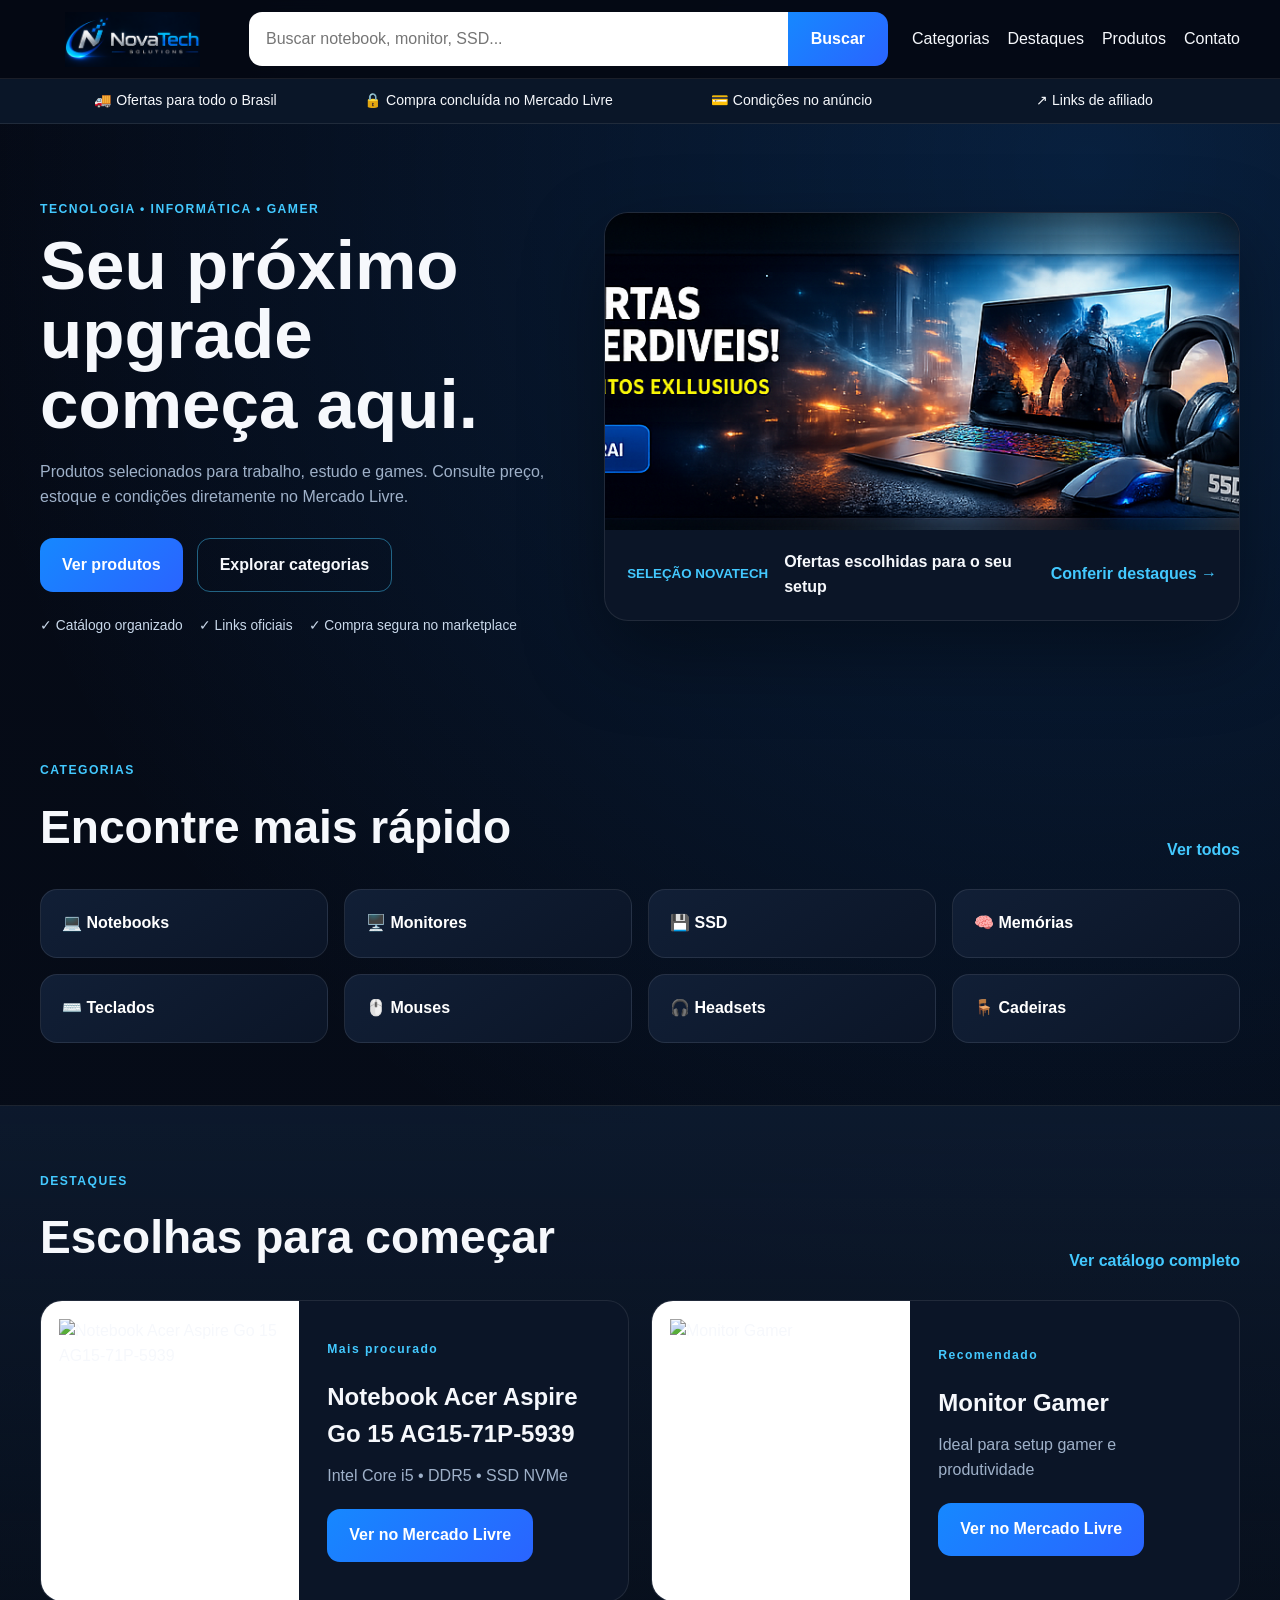
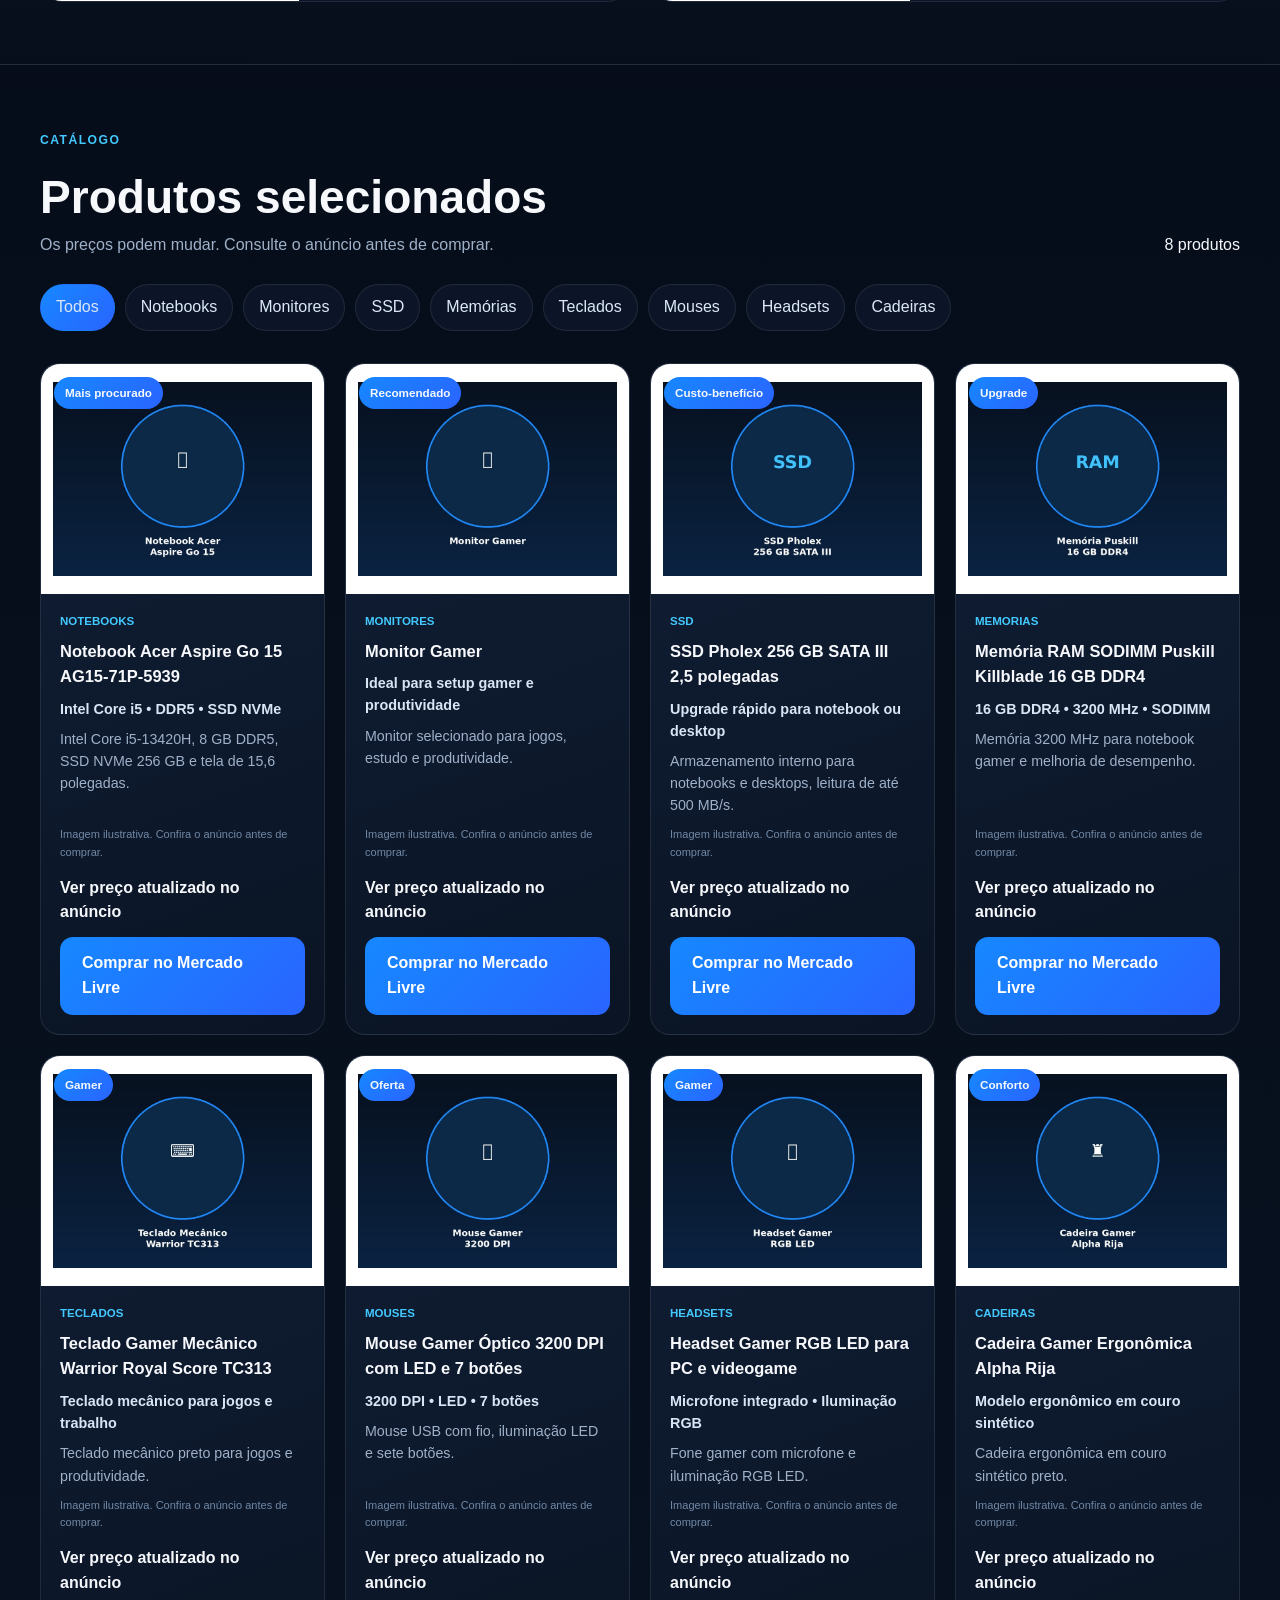
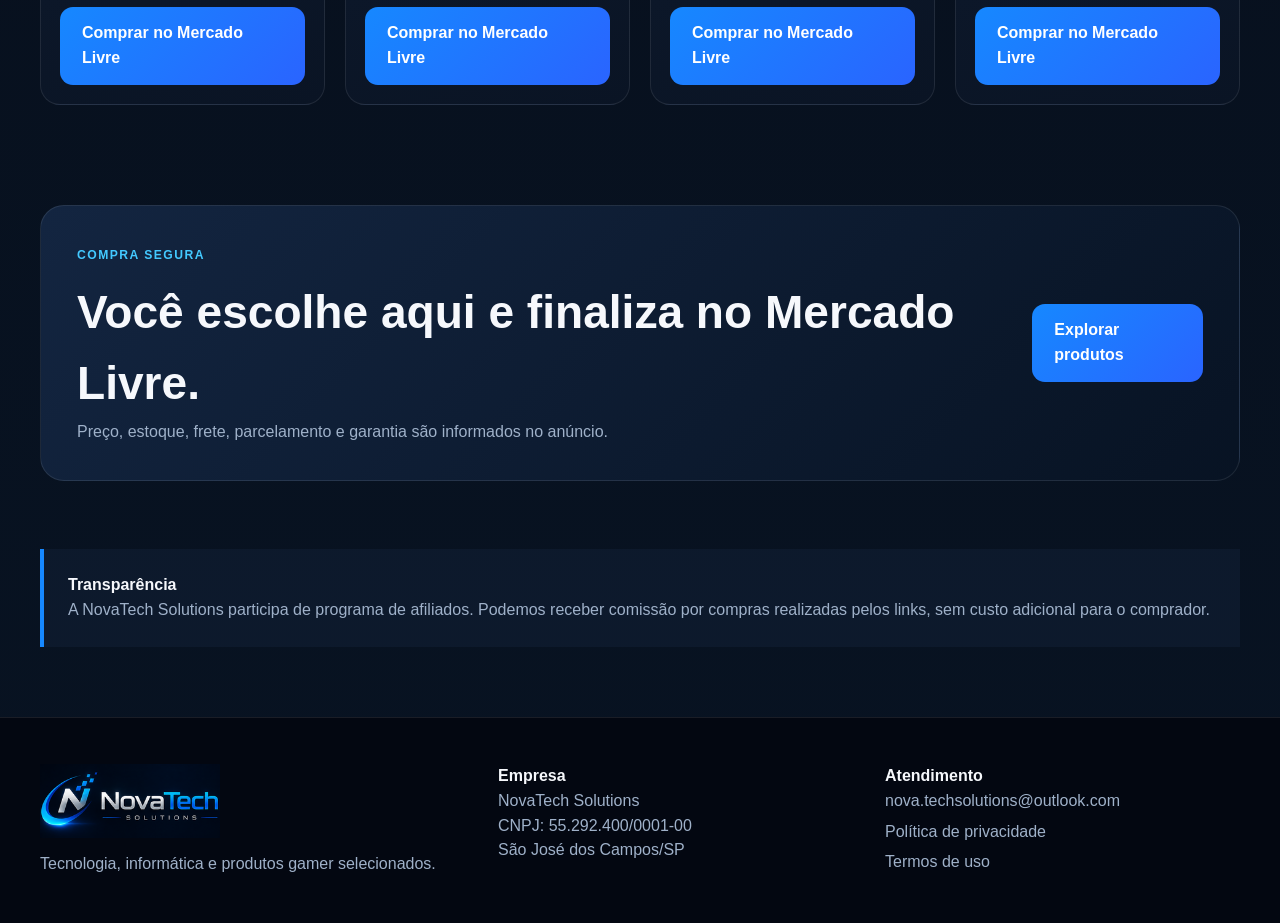
==== commit 616929c8: "Add files via upload" ====
--- a/index.html
+++ b/index.html
@@ -1,97 +1,54 @@
-<!doctype html>
-<html lang="pt-BR">
-<head>
-  <meta charset="utf-8">
-  <meta name="viewport" content="width=device-width,initial-scale=1">
-  <title>NovaTech Solutions | Tecnologia e Ofertas</title>
-  <meta name="description" content="Seleção de tecnologia, informática e produtos gamer no Mercado Livre.">
-  <link rel="stylesheet" href="styles.css">
-</head>
-<body>
-<header class="top">
-  <div class="container header-row">
-    <a href="#inicio" class="logo"><img src="assets/logo-header.png" alt="NovaTech Solutions"></a>
-    <form id="searchForm" class="search">
-      <input id="searchInput" type="search" placeholder="O que você procura?">
-      <button>Buscar</button>
-    </form>
-    <nav>
-      <a href="#categorias">Categorias</a>
-      <a href="#produtos">Produtos</a>
-      <a href="#contato">Contato</a>
-    </nav>
-  </div>
-</header>
+<!doctype html><html lang="pt-BR"><head>
+<meta charset="utf-8"><meta name="viewport" content="width=device-width,initial-scale=1">
+<title>NovaTech Solutions | Tecnologia e Ofertas</title>
+<meta name="description" content="Produtos de tecnologia, informática e gamer selecionados no Mercado Livre.">
+<link rel="stylesheet" href="styles.css"></head><body>
+<header class="site-header"><div class="container header-main">
+<a class="brand" href="#inicio"><img src="assets/logo-header.png" alt="NovaTech Solutions"></a>
+<form class="search" id="searchForm"><input id="searchInput" type="search" placeholder="Buscar notebook, monitor, SSD..."><button>Buscar</button></form>
+<nav class="nav"><a href="#categorias">Categorias</a><a href="#destaques">Destaques</a><a href="#produtos">Produtos</a><a href="#contato">Contato</a></nav>
+</div></header>
+<section class="trustbar"><div class="container trust-grid">
+<span>🚚 Ofertas para todo o Brasil</span><span>🔒 Compra concluída no Mercado Livre</span><span>💳 Condições no anúncio</span><span>↗ Links de afiliado</span>
+</div></section>
+<main id="inicio">
+<section class="hero"><div class="container hero-layout">
+<div class="hero-copy"><span class="eyebrow">TECNOLOGIA • INFORMÁTICA • GAMER</span>
+<h1>Seu próximo upgrade começa aqui.</h1>
+<p>Produtos selecionados para trabalho, estudo e games. Consulte preço, estoque e condições diretamente no Mercado Livre.</p>
+<div class="hero-actions"><a class="btn primary" href="#produtos">Ver produtos</a><a class="btn secondary" href="#categorias">Explorar categorias</a></div>
+<div class="hero-points"><span>✓ Catálogo organizado</span><span>✓ Links oficiais</span><span>✓ Compra segura no marketplace</span></div>
+</div>
+<div class="hero-promo"><img src="assets/banner-ofertas.png" alt="Ofertas NovaTech">
+<div class="promo-overlay"><small>SELEÇÃO NOVATECH</small><strong>Ofertas escolhidas para o seu setup</strong><a href="#destaques">Conferir destaques →</a></div>
+</div></div></section>
 
-<div class="benefits">
-  <div class="container benefit-grid">
-    <span>🚚 Ofertas para todo o Brasil</span>
-    <span>🔒 Compra finalizada no Mercado Livre</span>
-    <span>💳 Condições informadas no anúncio</span>
-  </div>
+<section id="categorias" class="section container">
+<div class="section-head"><div><span class="eyebrow">CATEGORIAS</span><h2>Encontre mais rápido</h2></div><button class="text-button" data-category="all">Ver todos</button></div>
+<div class="category-grid">
+<button data-category="notebooks">💻 <strong>Notebooks</strong></button><button data-category="monitores">🖥️ <strong>Monitores</strong></button>
+<button data-category="ssd">💾 <strong>SSD</strong></button><button data-category="memorias">🧠 <strong>Memórias</strong></button>
+<button data-category="teclados">⌨️ <strong>Teclados</strong></button><button data-category="mouses">🖱️ <strong>Mouses</strong></button>
+<button data-category="headsets">🎧 <strong>Headsets</strong></button><button data-category="cadeiras">🪑 <strong>Cadeiras</strong></button>
+</div></section>
+
+<section id="destaques" class="section feature-band"><div class="container">
+<div class="section-head"><div><span class="eyebrow">DESTAQUES</span><h2>Escolhas para começar</h2></div><a class="text-button" href="#produtos">Ver catálogo completo</a></div>
+<div id="featuredGrid" class="featured-grid"></div></div></section>
+
+<section id="produtos" class="section container">
+<div class="section-head"><div><span class="eyebrow">CATÁLOGO</span><h2>Produtos selecionados</h2><p>Os preços podem mudar. Consulte o anúncio antes de comprar.</p></div><div id="resultCount" class="result-count"></div></div>
+<div class="filter-row">
+<button class="filter active" data-category="all">Todos</button><button class="filter" data-category="notebooks">Notebooks</button><button class="filter" data-category="monitores">Monitores</button><button class="filter" data-category="ssd">SSD</button><button class="filter" data-category="memorias">Memórias</button><button class="filter" data-category="teclados">Teclados</button><button class="filter" data-category="mouses">Mouses</button><button class="filter" data-category="headsets">Headsets</button><button class="filter" data-category="cadeiras">Cadeiras</button>
 </div>
+<div id="productsGrid" class="products-grid"></div><div id="emptyState" class="empty" hidden>Nenhum produto encontrado.</div>
+</section>
 
-<main id="inicio">
-  <section class="hero">
-    <div class="container hero-grid">
-      <div>
-        <span class="eyebrow">SELEÇÃO NOVATECH</span>
-        <h1>Tecnologia para elevar seu desempenho.</h1>
-        <p>Produtos selecionados para trabalho, estudo e games. Confira valores e condições atualizadas diretamente no Mercado Livre.</p>
-        <div class="hero-actions">
-          <a href="#produtos" class="btn primary">Ver produtos</a>
-          <a href="#categorias" class="btn ghost">Explorar categorias</a>
-        </div>
-      </div>
-      <div class="hero-card">
-        <img src="assets/banner-ofertas.png" alt="Ofertas NovaTech">
-        <div class="hero-card-copy">
-          <strong>Ofertas selecionadas</strong>
-          <span>Links oficiais de afiliado</span>
-        </div>
-      </div>
-    </div>
-  </section>
-
-  <section id="categorias" class="section container">
-    <div class="section-title">
-      <span>CATEGORIAS</span><h2>Encontre rapidamente</h2>
-    </div>
-    <div class="categories">
-      <button data-category="all">Todos</button>
-      <button data-category="notebooks">💻 Notebooks</button>
-      <button data-category="monitores">🖥️ Monitores</button>
-      <button data-category="ssd">💾 SSD</button>
-      <button data-category="memorias">🧠 Memórias</button>
-      <button data-category="teclados">⌨️ Teclados</button>
-      <button data-category="mouses">🖱️ Mouses</button>
-      <button data-category="headsets">🎧 Headsets</button>
-      <button data-category="cadeiras">🪑 Cadeiras</button>
-    </div>
-  </section>
-
-  <section id="produtos" class="section container">
-    <div class="section-title">
-      <span>CATÁLOGO INICIAL</span><h2>Produtos selecionados</h2>
-      <p>Os preços podem mudar. Consulte o valor atualizado ao abrir o anúncio.</p>
-    </div>
-    <div id="productsGrid" class="products"></div>
-    <div id="emptyState" class="empty" hidden>Nenhum produto encontrado.</div>
-  </section>
-
-  <section class="affiliate-note container">
-    <strong>Transparência</strong>
-    <p>A NovaTech Solutions participa do programa de afiliados. Ao comprar através dos links, podemos receber uma comissão, sem custo adicional para você.</p>
-  </section>
+<section class="cta container"><div><span class="eyebrow">COMPRA SEGURA</span><h2>Você escolhe aqui e finaliza no Mercado Livre.</h2><p>Preço, estoque, frete, parcelamento e garantia são informados no anúncio.</p></div><a class="btn primary" href="#produtos">Explorar produtos</a></section>
+<section class="affiliate container"><strong>Transparência</strong><p>A NovaTech Solutions participa de programa de afiliados. Podemos receber comissão por compras realizadas pelos links, sem custo adicional para o comprador.</p></section>
 </main>
-
-<footer id="contato">
-  <div class="container footer-grid">
-    <div><strong>NovaTech Solutions</strong><p>Tecnologia, informática e produtos gamer.</p></div>
-    <div><p>São José dos Campos/SP</p><p>CNPJ: 55.292.400/0001-00</p></div>
-    <div><p>nova.techsolutions@outlook.com</p><a href="politica.html">Política de privacidade</a><a href="termos.html">Termos de uso</a></div>
-  </div>
-</footer>
-<script src="app.js"></script>
-</body>
-</html>+<footer id="contato"><div class="container footer-grid">
+<div><img src="assets/logo-header.png" class="footer-logo" alt="NovaTech Solutions"><p>Tecnologia, informática e produtos gamer selecionados.</p></div>
+<div><strong>Empresa</strong><p>NovaTech Solutions</p><p>CNPJ: 55.292.400/0001-00</p><p>São José dos Campos/SP</p></div>
+<div><strong>Atendimento</strong><p>nova.techsolutions@outlook.com</p><a href="politica.html">Política de privacidade</a><a href="termos.html">Termos de uso</a></div>
+</div></footer><script src="app.js?v=5"></script></body></html>
--- a/styles.css
+++ b/styles.css
@@ -1,12 +1,13 @@
-
-:root{--bg:#050914;--surface:#0c1628;--surface2:#111f36;--blue:#1688ff;--cyan:#43c9ff;--text:#f5f8fc;--muted:#9fb0c7;--border:rgba(255,255,255,.09)}
-*{box-sizing:border-box;margin:0;padding:0}html{scroll-behavior:smooth}body{font-family:Segoe UI,Arial,sans-serif;background:radial-gradient(circle at 80% 5%,rgba(22,136,255,.16),transparent 28%),linear-gradient(#050914,#091321);color:var(--text);line-height:1.55}a{text-decoration:none;color:inherit}button,input{font:inherit}.container{width:min(1200px,92%);margin:auto}
-.top{position:sticky;top:0;z-index:10;background:rgba(5,9,20,.94);backdrop-filter:blur(14px);border-bottom:1px solid var(--border)}.header-row{min-height:78px;display:flex;align-items:center;gap:24px}.logo{width:190px;flex:0 0 190px}.logo img{width:100%;height:56px;object-fit:contain;object-position:left}.search{display:flex;flex:1}.search input{width:100%;padding:14px 16px;border:1px solid var(--border);border-right:0;border-radius:12px 0 0 12px;background:#fff;color:#111;outline:none}.search button{border:0;padding:0 22px;border-radius:0 12px 12px 0;background:linear-gradient(135deg,var(--blue),#285df5);color:white;font-weight:800;cursor:pointer}nav{display:flex;gap:18px;white-space:nowrap}nav a:hover{color:var(--cyan)}
-.benefits{background:#091426;border-bottom:1px solid var(--border)}.benefit-grid{display:grid;grid-template-columns:repeat(3,1fr);padding:12px 0;text-align:center;color:#dce8f7;font-size:.92rem}
-.hero{padding:70px 0}.hero-grid{display:grid;grid-template-columns:1fr 1fr;gap:46px;align-items:center}.eyebrow,.section-title span{display:inline-block;color:var(--cyan);font-weight:800;letter-spacing:.11em;font-size:.77rem;margin-bottom:12px}.hero h1{font-size:clamp(2.7rem,5vw,4.8rem);line-height:1.02;margin-bottom:20px}.hero p{color:var(--muted);font-size:1.08rem;max-width:630px}.hero-actions{display:flex;gap:14px;margin-top:28px;flex-wrap:wrap}.btn{display:inline-flex;align-items:center;justify-content:center;padding:14px 20px;border-radius:12px;font-weight:800;transition:.2s}.btn:hover{transform:translateY(-2px)}.primary{background:linear-gradient(135deg,var(--blue),#285df5);color:#fff}.ghost{border:1px solid rgba(67,201,255,.45)}.hero-card{overflow:hidden;border:1px solid var(--border);border-radius:22px;background:var(--surface);box-shadow:0 25px 70px rgba(0,0,0,.35)}.hero-card img{width:100%;aspect-ratio:16/7;object-fit:cover}.hero-card-copy{padding:20px 24px;display:flex;justify-content:space-between;gap:16px}.hero-card-copy span{color:var(--muted)}
-.section{padding:58px 0}.section-title{margin-bottom:25px}.section-title h2{font-size:clamp(2rem,3vw,2.8rem)}.section-title p{color:var(--muted);margin-top:6px}.categories{display:grid;grid-template-columns:repeat(5,1fr);gap:14px}.categories button{padding:18px 12px;border-radius:15px;border:1px solid var(--border);background:linear-gradient(145deg,var(--surface2),var(--surface));color:white;font-weight:700;cursor:pointer;transition:.2s}.categories button:hover,.categories button.active{border-color:var(--cyan);transform:translateY(-3px);box-shadow:0 10px 30px rgba(22,136,255,.12)}
-.products{display:grid;grid-template-columns:repeat(4,1fr);gap:20px}.card{display:flex;flex-direction:column;background:linear-gradient(160deg,#111f36,#0a1424);border:1px solid var(--border);border-radius:19px;overflow:hidden;transition:.22s}.card:hover{transform:translateY(-6px);border-color:rgba(67,201,255,.48);box-shadow:0 22px 55px rgba(0,0,0,.25)}.card-media{position:relative;background:#081321}.card-media img{width:100%;aspect-ratio:4/3;object-fit:cover}.badge{position:absolute;top:12px;left:12px;background:linear-gradient(135deg,var(--blue),#264fe5);padding:7px 10px;border-radius:999px;font-size:.75rem;font-weight:800}.card-body{display:flex;flex-direction:column;flex:1;padding:18px}.category-label{color:var(--cyan);font-size:.72rem;font-weight:800;letter-spacing:.08em;text-transform:uppercase}.card h3{font-size:1.02rem;line-height:1.3;margin:7px 0 10px}.card p{color:var(--muted);font-size:.9rem;flex:1}.price-note{margin:15px 0 12px;font-weight:800}.card .btn{width:100%}.empty{text-align:center;padding:50px;color:var(--muted)}
-.affiliate-note{margin-top:25px;margin-bottom:70px;padding:27px;border:1px solid var(--border);border-radius:18px;background:rgba(17,31,54,.75)}.affiliate-note p{color:var(--muted);margin-top:5px}
-footer{border-top:1px solid var(--border);background:#030711;padding:42px 0}.footer-grid{display:grid;grid-template-columns:repeat(3,1fr);gap:28px}footer p,footer a{color:var(--muted)}footer a{display:block;margin-top:5px}
-@media(max-width:1000px){.header-row{flex-wrap:wrap;padding:13px 0}.search{order:3;width:100%}nav{margin-left:auto}.hero-grid{grid-template-columns:1fr}.categories{grid-template-columns:repeat(3,1fr)}.products{grid-template-columns:repeat(2,1fr)}}
-@media(max-width:650px){.logo{width:165px;flex-basis:165px}nav{width:100%;overflow-x:auto}.benefit-grid{grid-template-columns:1fr;gap:5px}.hero{padding:48px 0}.hero h1{font-size:2.55rem}.categories,.products,.footer-grid{grid-template-columns:1fr}.hero-card-copy{flex-direction:column}}
+:root{--bg:#050914;--surface:#0b1527;--surface2:#111f36;--blue:#1688ff;--blue2:#2a64ff;--cyan:#43c9ff;--text:#f6f8fc;--muted:#9fb1c9;--border:rgba(255,255,255,.09)}
+*{box-sizing:border-box;margin:0;padding:0}html{scroll-behavior:smooth}body{font-family:Segoe UI,Arial,sans-serif;background:radial-gradient(circle at 85% 4%,rgba(22,136,255,.18),transparent 28%),linear-gradient(180deg,#050914,#081322);color:var(--text);line-height:1.55;overflow-x:hidden}a{text-decoration:none;color:inherit}button,input{font:inherit}img{display:block;max-width:100%}.container{width:min(1200px,calc(100% - 32px));margin:auto}
+.site-header{position:sticky;top:0;z-index:100;background:rgba(5,9,20,.94);backdrop-filter:blur(16px);border-bottom:1px solid var(--border)}.header-main{min-height:78px;display:flex;align-items:center;gap:24px}.brand{width:185px;flex:0 0 185px}.brand img{width:100%;height:55px;object-fit:contain}.search{display:flex;flex:1}.search input{width:100%;padding:14px 16px;border:1px solid var(--border);border-right:0;border-radius:13px 0 0 13px;background:#fff;color:#111}.search button{border:0;border-radius:0 13px 13px 0;padding:0 23px;background:linear-gradient(135deg,var(--blue),var(--blue2));color:#fff;font-weight:800}.nav{display:flex;gap:18px}.nav a:hover{color:var(--cyan)}
+.trustbar{background:#0a1628;border-bottom:1px solid var(--border)}.trust-grid{display:grid;grid-template-columns:repeat(4,1fr);gap:12px;padding:11px 0;text-align:center;font-size:.88rem}
+.hero{padding:72px 0 58px}.hero-layout{display:grid;grid-template-columns:.9fr 1.1fr;gap:44px;align-items:center}.eyebrow{display:inline-block;color:var(--cyan);font-size:.76rem;font-weight:900;letter-spacing:.12em;margin-bottom:12px}.hero h1{font-size:clamp(3rem,5.4vw,5rem);line-height:1.01;margin-bottom:20px}.hero-copy>p,.section-head p,.cta p{color:var(--muted)}.hero-actions{display:flex;gap:14px;margin-top:28px}.btn{display:inline-flex;align-items:center;justify-content:center;padding:14px 22px;border-radius:13px;font-weight:800;transition:.2s}.btn:hover{transform:translateY(-2px)}.primary{background:linear-gradient(135deg,var(--blue),var(--blue2));color:#fff}.secondary{border:1px solid rgba(67,201,255,.45)}.hero-points{display:flex;gap:16px;flex-wrap:wrap;margin-top:23px;color:#c9d8ea;font-size:.86rem}.hero-promo{border:1px solid var(--border);border-radius:24px;overflow:hidden;background:var(--surface);box-shadow:0 30px 80px rgba(0,0,0,.38)}.hero-promo img{width:100%;aspect-ratio:16/8;object-fit:cover}.promo-overlay{display:flex;gap:16px;align-items:center;padding:20px 22px}.promo-overlay small{color:var(--cyan);font-weight:900}.promo-overlay strong{flex:1}.promo-overlay a{color:var(--cyan);font-weight:800}
+.section{padding:62px 0}.section-head{display:flex;align-items:end;justify-content:space-between;gap:24px;margin-bottom:26px}.section-head h2,.cta h2{font-size:clamp(2rem,3.6vw,3rem)}.text-button{border:0;background:none;color:var(--cyan);font-weight:800;cursor:pointer}
+.category-grid{display:grid;grid-template-columns:repeat(4,1fr);gap:16px}.category-grid button{padding:21px;border:1px solid var(--border);border-radius:17px;background:linear-gradient(145deg,var(--surface2),var(--surface));color:#fff;text-align:left;cursor:pointer;transition:.2s}.category-grid button:hover{transform:translateY(-4px);border-color:rgba(67,201,255,.5)}
+.feature-band{background:linear-gradient(180deg,rgba(14,28,49,.8),rgba(7,16,29,.5));border-block:1px solid var(--border)}.featured-grid{display:grid;grid-template-columns:repeat(2,1fr);gap:22px}.featured-card{display:grid;grid-template-columns:44% 56%;overflow:hidden;border:1px solid var(--border);border-radius:22px;background:var(--surface)}.featured-card img{width:100%;height:100%;min-height:300px;object-fit:contain;background:#fff;padding:18px}.featured-content{padding:28px;display:flex;flex-direction:column;justify-content:center}.featured-content h3{font-size:1.5rem;margin:7px 0 12px}.featured-content p{color:var(--muted)}.featured-content .btn{margin-top:20px;align-self:flex-start}
+.filter-row{display:flex;gap:10px;overflow-x:auto;padding-bottom:8px;margin-bottom:24px}.filter{border:1px solid var(--border);background:var(--surface);color:#dce8f7;padding:10px 15px;border-radius:999px;white-space:nowrap;cursor:pointer}.filter.active,.filter:hover{background:linear-gradient(135deg,var(--blue),var(--blue2));border-color:transparent}.products-grid{display:grid;grid-template-columns:repeat(4,1fr);gap:20px}.card{display:flex;flex-direction:column;overflow:hidden;border:1px solid var(--border);border-radius:20px;background:linear-gradient(160deg,#111f36,#0a1424);transition:.23s}.card:hover{transform:translateY(-6px);border-color:rgba(67,201,255,.5)}.card-media{position:relative;height:230px;background:#fff}.card-media img{width:100%;height:100%;object-fit:contain;padding:12px}.badge{position:absolute;left:13px;top:13px;padding:7px 11px;border-radius:999px;background:linear-gradient(135deg,var(--blue),var(--blue2));font-size:.73rem;font-weight:900}.card-body{display:flex;flex-direction:column;flex:1;padding:19px}.category-label{color:var(--cyan);font-size:.72rem;font-weight:900;text-transform:uppercase}.card h3{font-size:1.03rem;margin:8px 0}.highlight{color:#d7e5f5;font-size:.9rem;font-weight:700;margin-bottom:8px}.card p{color:var(--muted);font-size:.89rem;flex:1}.image-note{color:#7188a5;font-size:.69rem;margin-top:10px}.price-note{margin:15px 0 12px;font-weight:900}.card .btn{width:100%}.empty{text-align:center;color:var(--muted);padding:50px}
+.cta{margin:38px auto 68px;padding:36px;border:1px solid var(--border);border-radius:24px;background:linear-gradient(135deg,rgba(20,39,67,.95),rgba(8,20,36,.95));display:flex;align-items:center;justify-content:space-between;gap:30px}.affiliate{margin-bottom:70px;padding:24px;border-left:4px solid var(--blue);background:rgba(17,31,54,.55)}.affiliate p{color:var(--muted)}
+footer{border-top:1px solid var(--border);background:#030711;padding:46px 0}.footer-grid{display:grid;grid-template-columns:1.2fr 1fr 1fr;gap:32px}.footer-logo{width:180px;margin-bottom:14px}footer p,footer a{color:var(--muted)}footer a{display:block;margin-top:6px}
+@media(max-width:1000px){.header-main{flex-wrap:wrap;padding:13px 0}.search{order:3;width:100%}.trust-grid{grid-template-columns:repeat(2,1fr)}.hero-layout{grid-template-columns:1fr}.category-grid{grid-template-columns:repeat(2,1fr)}.featured-grid{grid-template-columns:1fr}.products-grid{grid-template-columns:repeat(2,1fr)}}
+@media(max-width:650px){.nav{width:100%;overflow-x:auto}.trust-grid,.category-grid,.products-grid,.footer-grid{grid-template-columns:1fr}.hero h1{font-size:2.7rem}.promo-overlay,.section-head,.cta{align-items:flex-start;flex-direction:column}.featured-card{grid-template-columns:1fr}.featured-card img{min-height:250px}}
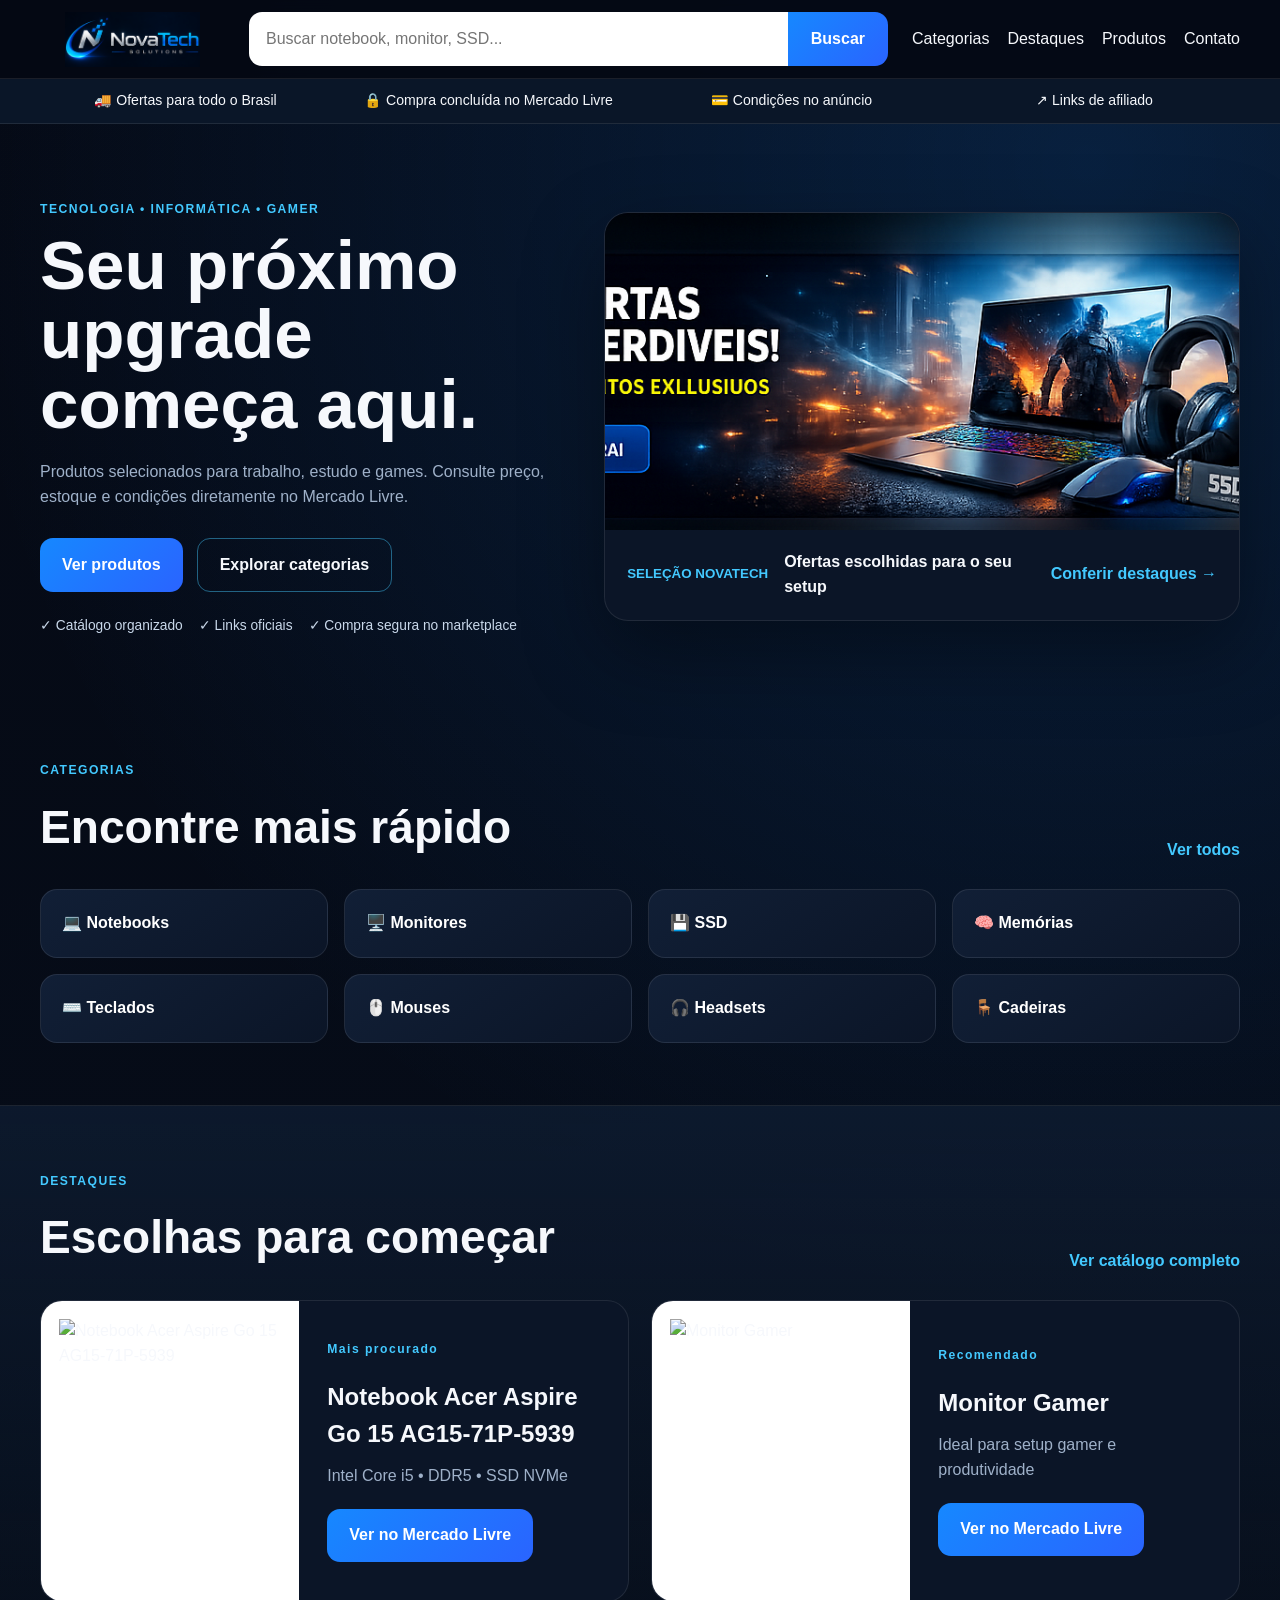
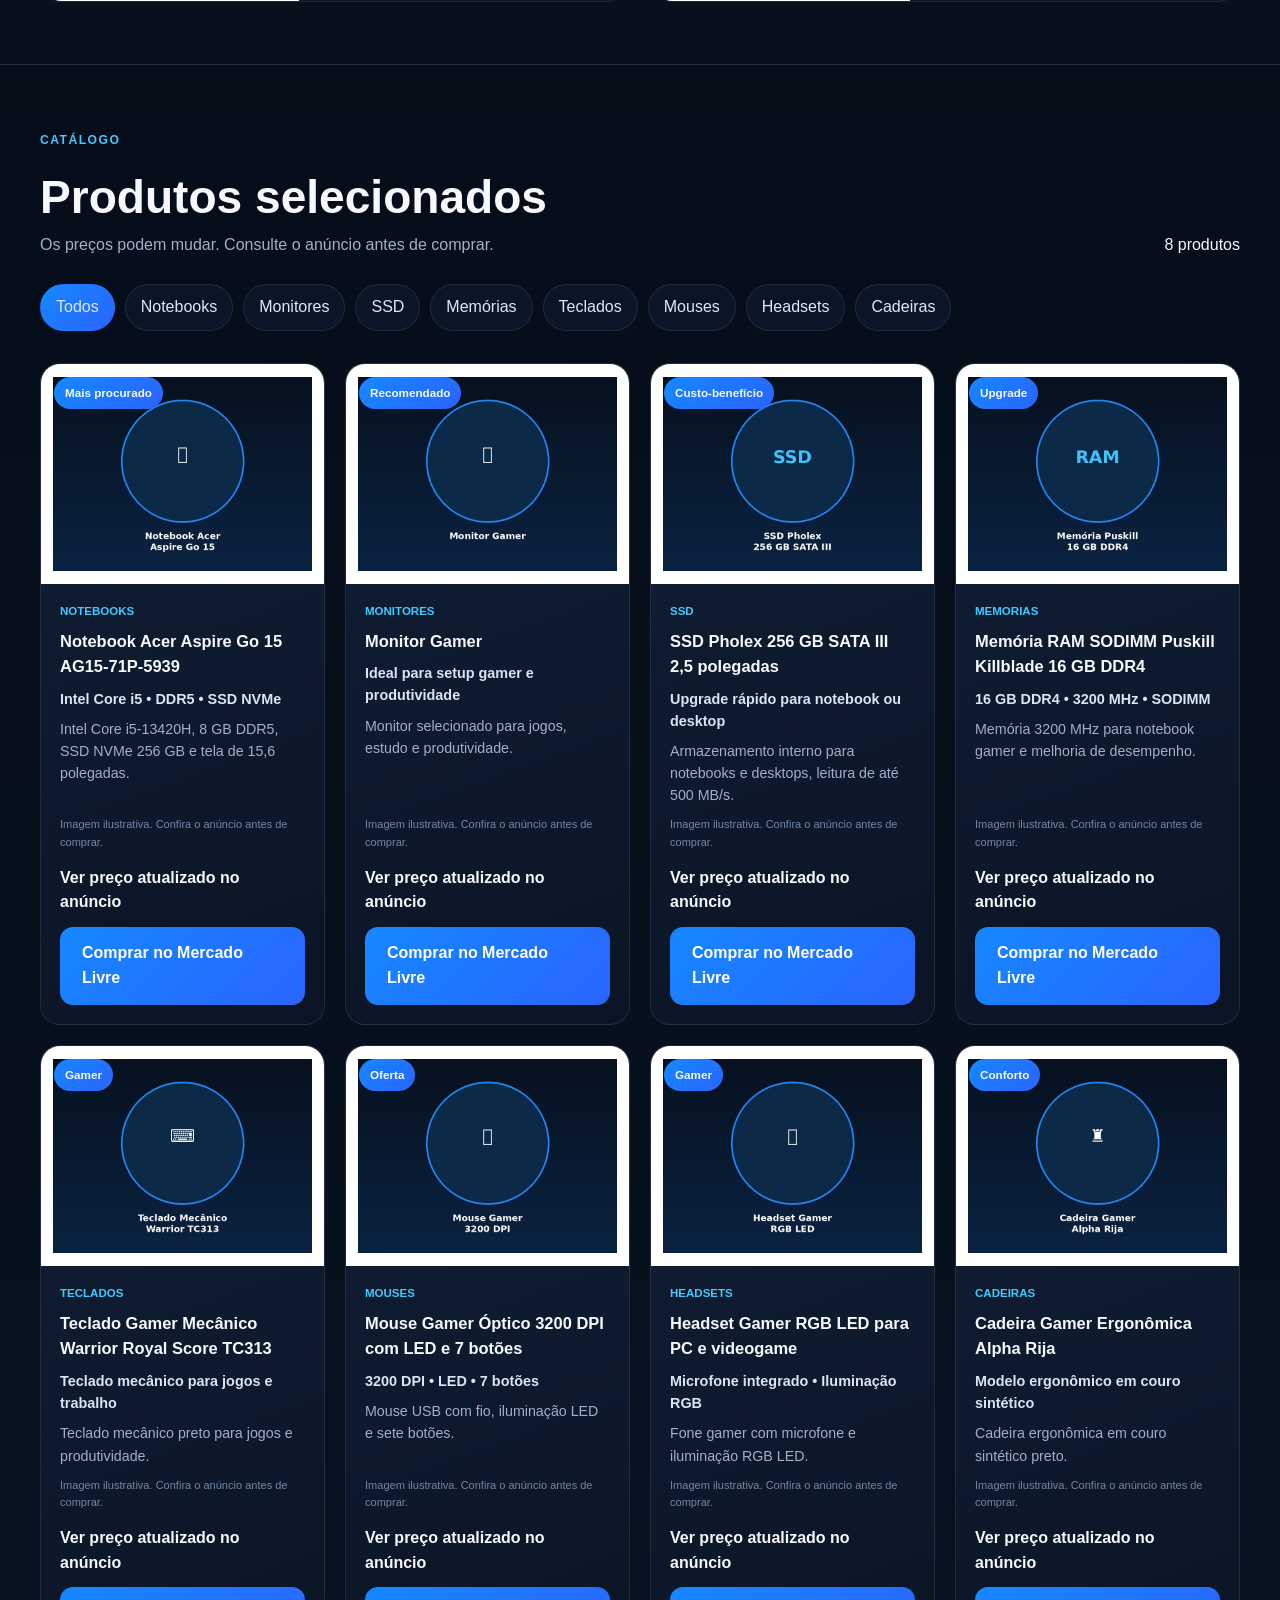
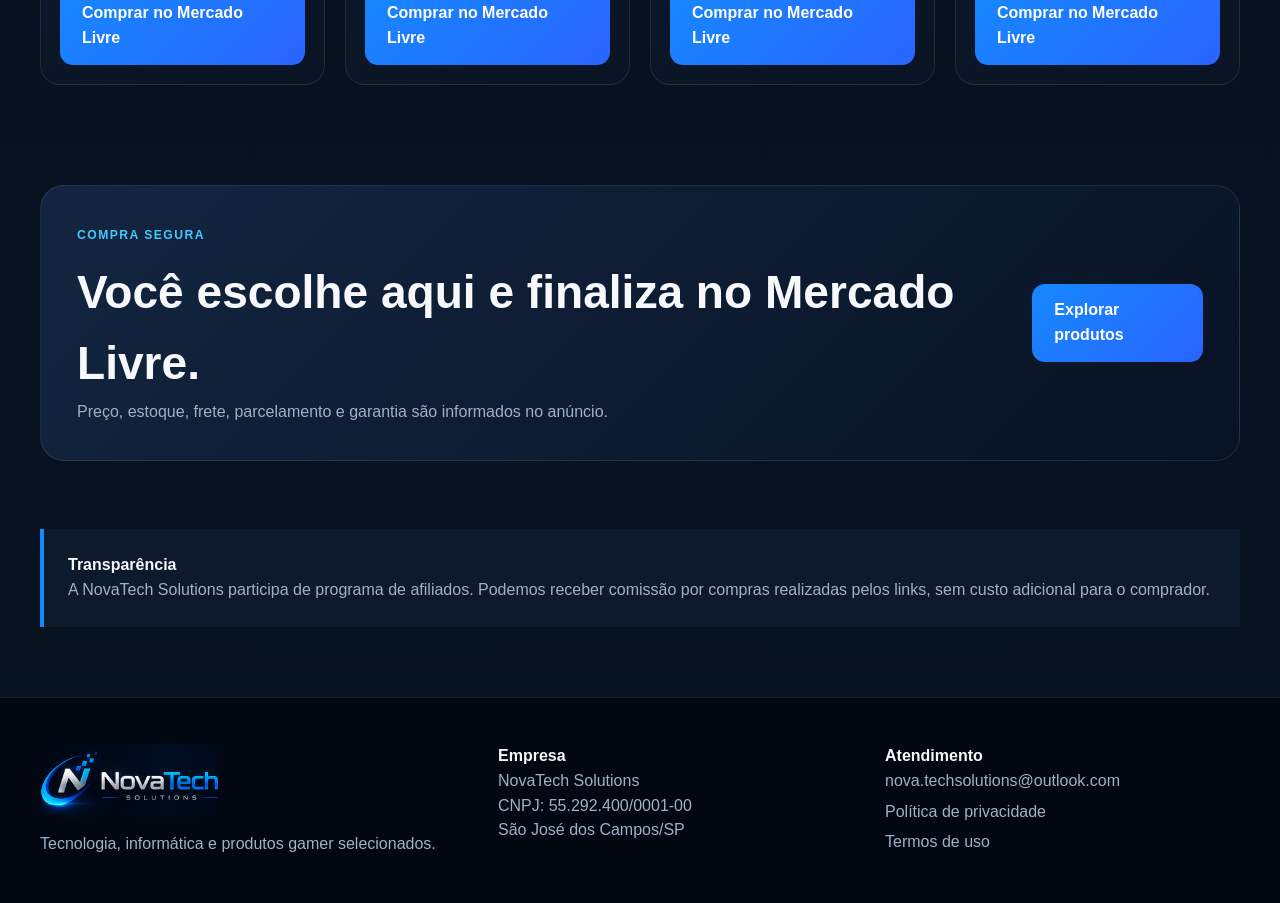
==== commit 9a591043: "Add files via upload" ====
--- a/index.html
+++ b/index.html
@@ -2,7 +2,7 @@
 <meta charset="utf-8"><meta name="viewport" content="width=device-width,initial-scale=1">
 <title>NovaTech Solutions | Tecnologia e Ofertas</title>
 <meta name="description" content="Produtos de tecnologia, informática e gamer selecionados no Mercado Livre.">
-<link rel="stylesheet" href="styles.css"></head><body>
+<link rel="stylesheet" href="styles.css?v=5.1"></head><body>
 <header class="site-header"><div class="container header-main">
 <a class="brand" href="#inicio"><img src="assets/logo-header.png" alt="NovaTech Solutions"></a>
 <form class="search" id="searchForm"><input id="searchInput" type="search" placeholder="Buscar notebook, monitor, SSD..."><button>Buscar</button></form>
@@ -51,4 +51,4 @@
 <div><img src="assets/logo-header.png" class="footer-logo" alt="NovaTech Solutions"><p>Tecnologia, informática e produtos gamer selecionados.</p></div>
 <div><strong>Empresa</strong><p>NovaTech Solutions</p><p>CNPJ: 55.292.400/0001-00</p><p>São José dos Campos/SP</p></div>
 <div><strong>Atendimento</strong><p>nova.techsolutions@outlook.com</p><a href="politica.html">Política de privacidade</a><a href="termos.html">Termos de uso</a></div>
-</div></footer><script src="app.js?v=5"></script></body></html>+</div></footer><script src="app.js?v=5.1"></script></body></html>
--- a/styles.css
+++ b/styles.css
@@ -11,3 +11,55 @@
 footer{border-top:1px solid var(--border);background:#030711;padding:46px 0}.footer-grid{display:grid;grid-template-columns:1.2fr 1fr 1fr;gap:32px}.footer-logo{width:180px;margin-bottom:14px}footer p,footer a{color:var(--muted)}footer a{display:block;margin-top:6px}
 @media(max-width:1000px){.header-main{flex-wrap:wrap;padding:13px 0}.search{order:3;width:100%}.trust-grid{grid-template-columns:repeat(2,1fr)}.hero-layout{grid-template-columns:1fr}.category-grid{grid-template-columns:repeat(2,1fr)}.featured-grid{grid-template-columns:1fr}.products-grid{grid-template-columns:repeat(2,1fr)}}
 @media(max-width:650px){.nav{width:100%;overflow-x:auto}.trust-grid,.category-grid,.products-grid,.footer-grid{grid-template-columns:1fr}.hero h1{font-size:2.7rem}.promo-overlay,.section-head,.cta{align-items:flex-start;flex-direction:column}.featured-card{grid-template-columns:1fr}.featured-card img{min-height:250px}}
+
+/* V5.1 — correção definitiva do catálogo */
+.products-grid{
+  display:grid !important;
+  grid-template-columns:repeat(auto-fit,minmax(245px,1fr)) !important;
+  gap:20px !important;
+  align-items:stretch !important;
+}
+.card{
+  width:100% !important;
+  min-width:0 !important;
+  max-width:none !important;
+}
+.card-media{
+  width:100% !important;
+  height:220px !important;
+  min-height:220px !important;
+  overflow:hidden !important;
+}
+.card-media img{
+  width:100% !important;
+  height:100% !important;
+  object-fit:contain !important;
+  padding:12px !important;
+  background:#fff !important;
+}
+.card-body{
+  min-height:330px !important;
+}
+.featured-grid{
+  display:grid !important;
+  grid-template-columns:repeat(auto-fit,minmax(360px,1fr)) !important;
+}
+.featured-card{
+  min-width:0 !important;
+}
+@media(max-width:760px){
+  .products-grid{
+    grid-template-columns:repeat(auto-fit,minmax(220px,1fr)) !important;
+  }
+  .featured-grid{
+    grid-template-columns:1fr !important;
+  }
+}
+@media(max-width:480px){
+  .products-grid{
+    grid-template-columns:1fr !important;
+  }
+  .card-media{
+    height:245px !important;
+  }
+}
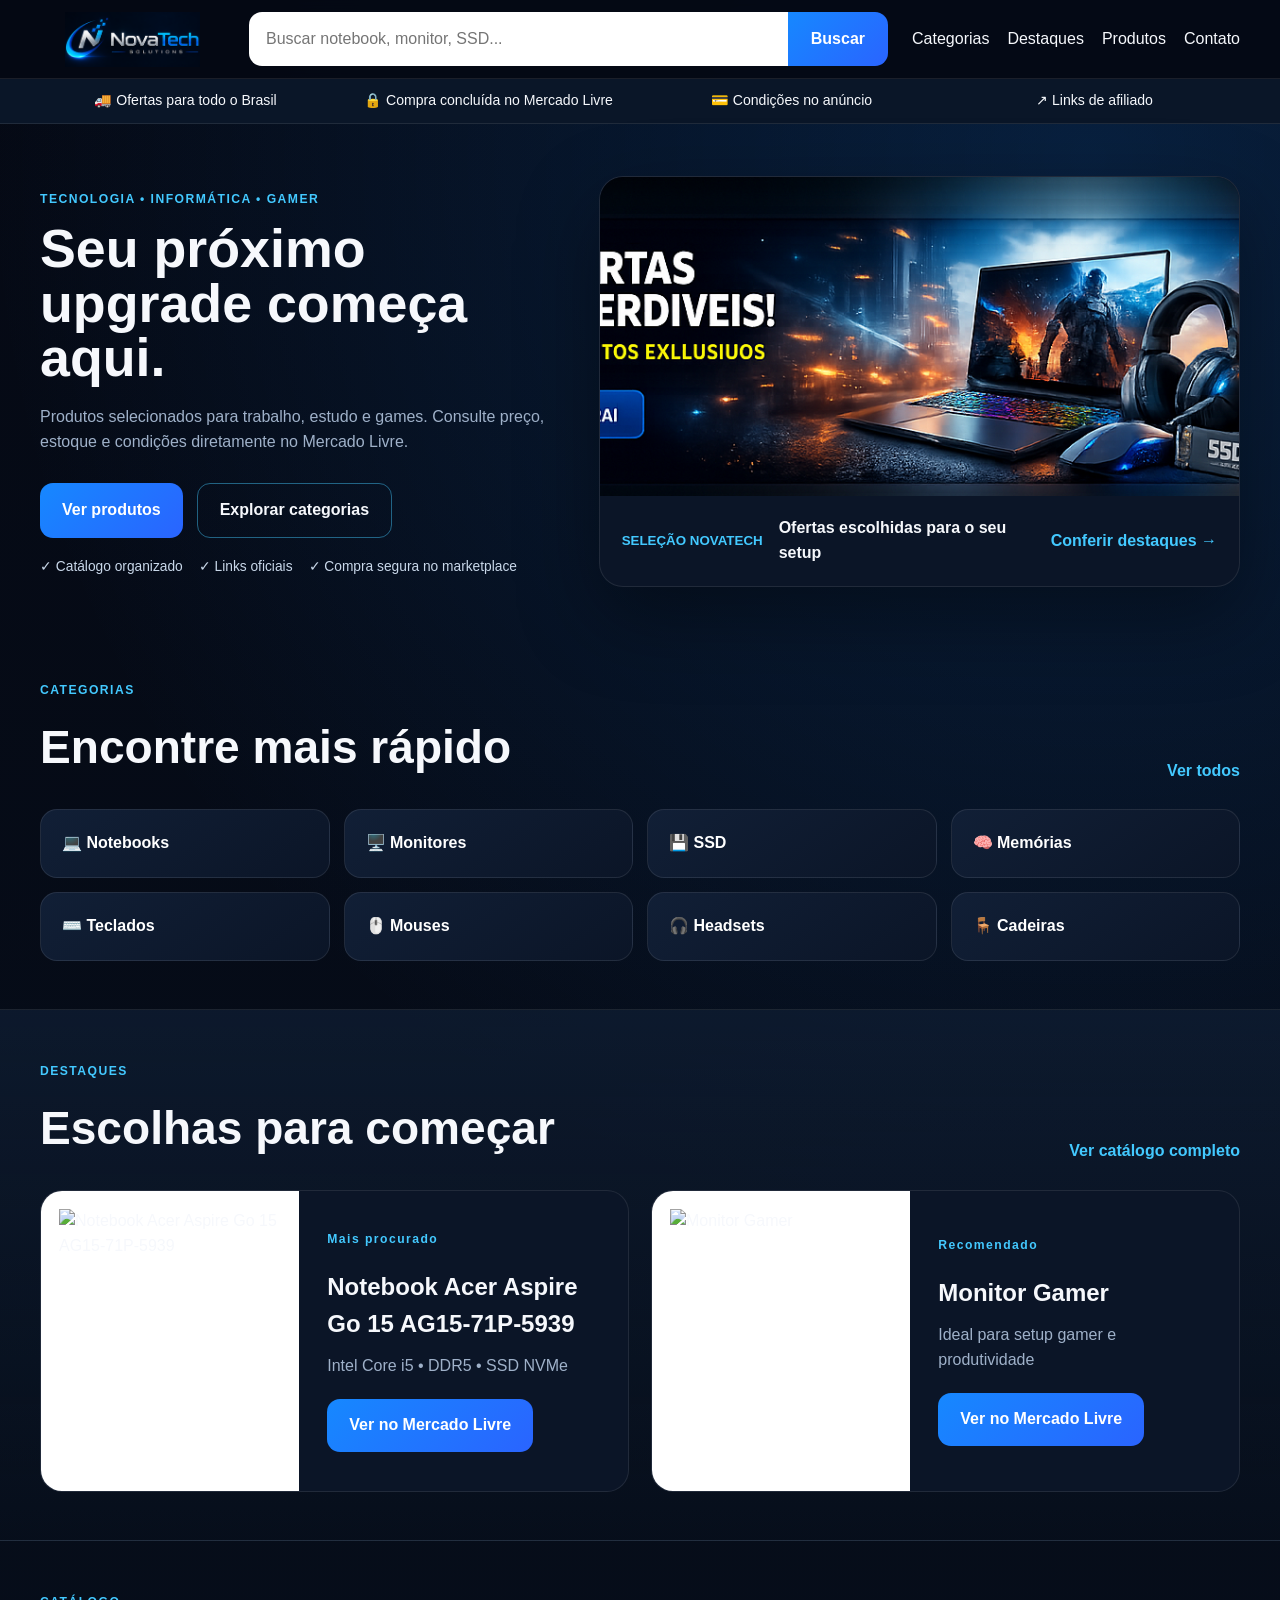
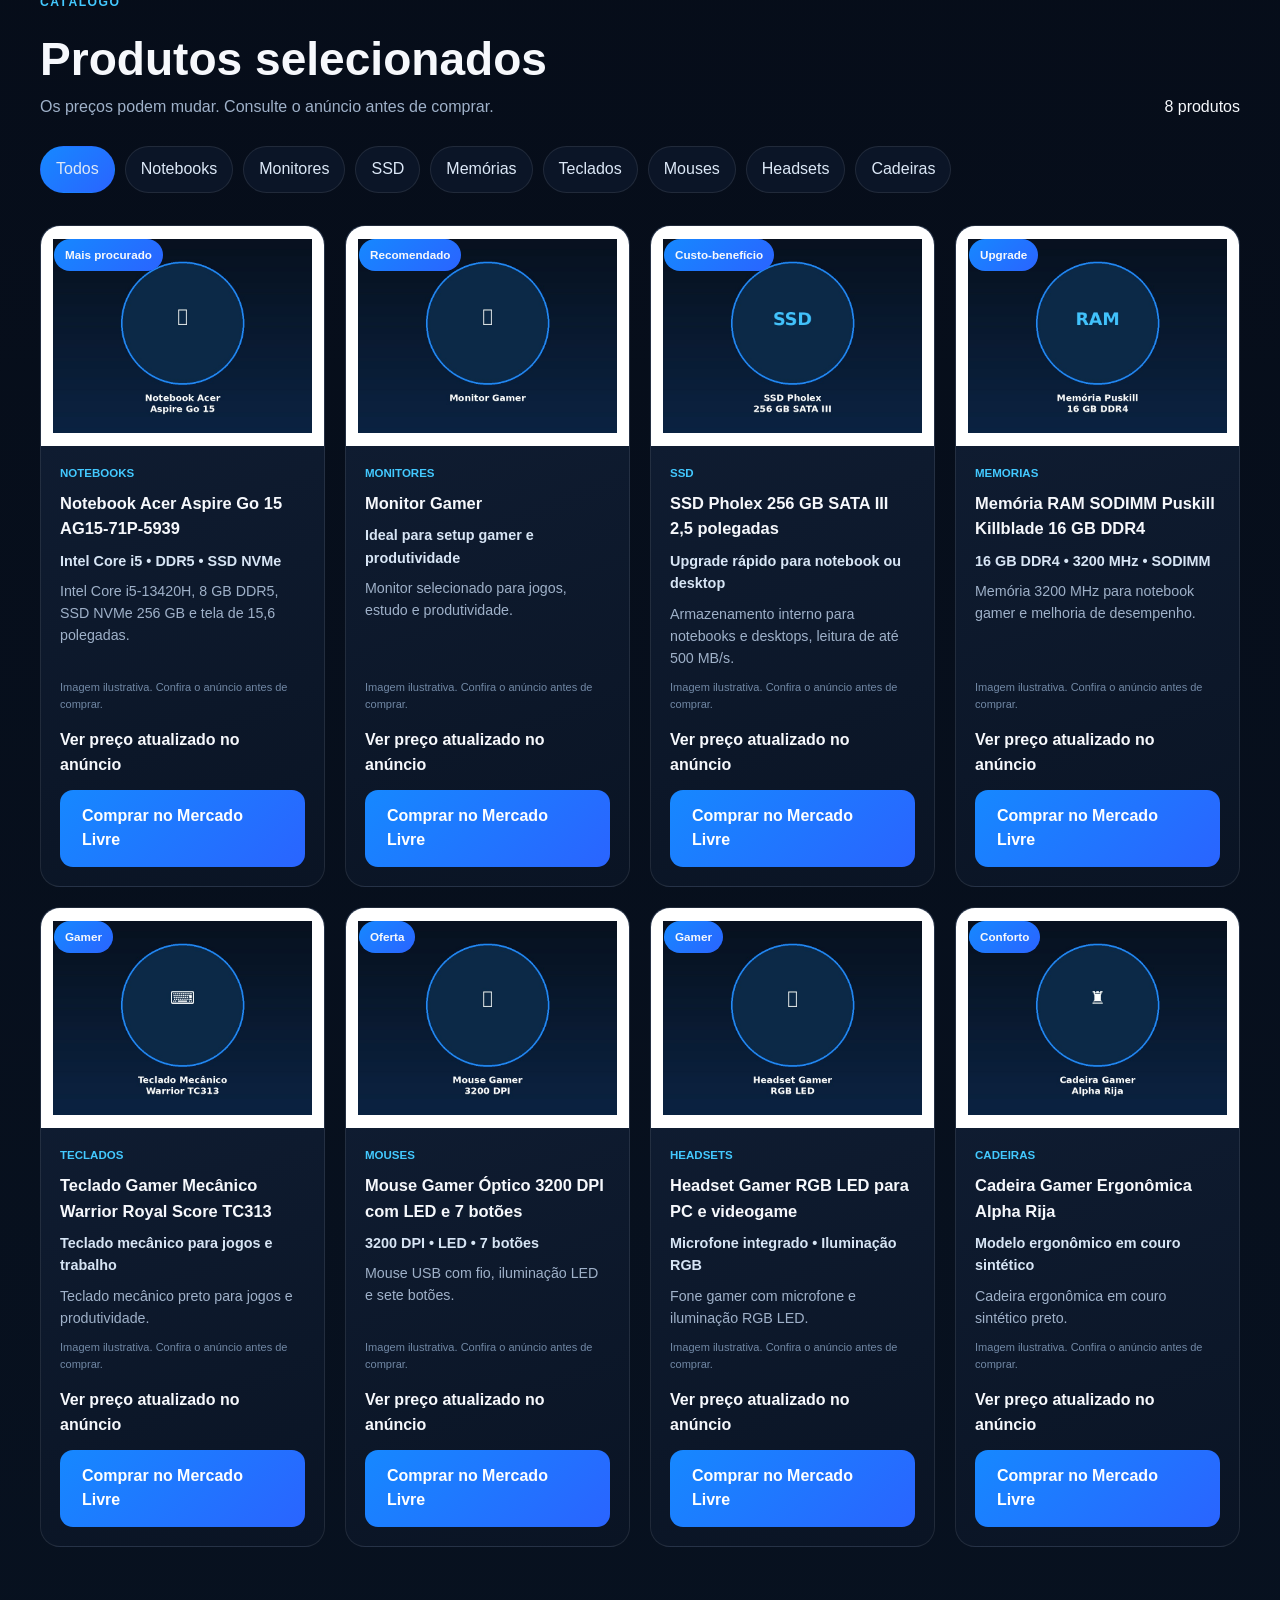
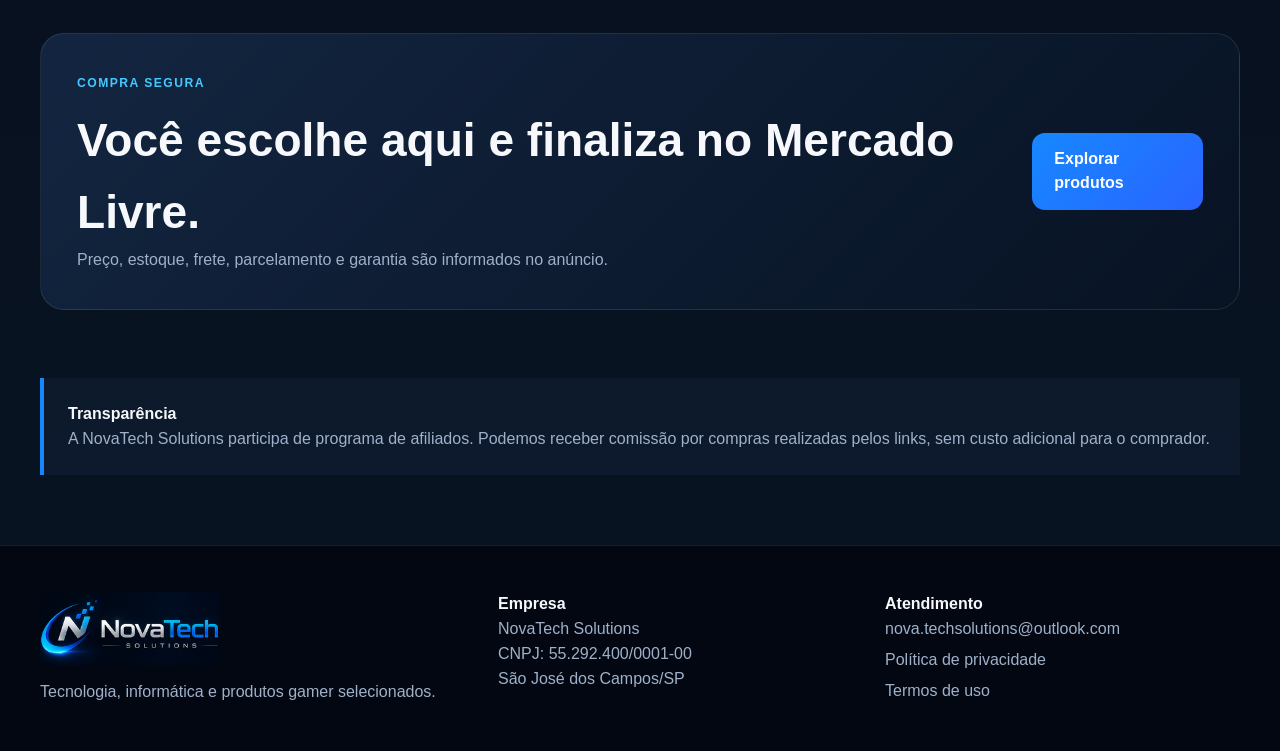
==== commit 111fe654: "Add files via upload" ====
--- a/index.html
+++ b/index.html
@@ -2,7 +2,7 @@
 <meta charset="utf-8"><meta name="viewport" content="width=device-width,initial-scale=1">
 <title>NovaTech Solutions | Tecnologia e Ofertas</title>
 <meta name="description" content="Produtos de tecnologia, informática e gamer selecionados no Mercado Livre.">
-<link rel="stylesheet" href="styles.css?v=5.1"></head><body>
+<link rel="stylesheet" href="styles.css?v=5.2"></head><body>
 <header class="site-header"><div class="container header-main">
 <a class="brand" href="#inicio"><img src="assets/logo-header.png" alt="NovaTech Solutions"></a>
 <form class="search" id="searchForm"><input id="searchInput" type="search" placeholder="Buscar notebook, monitor, SSD..."><button>Buscar</button></form>
@@ -51,4 +51,4 @@
 <div><img src="assets/logo-header.png" class="footer-logo" alt="NovaTech Solutions"><p>Tecnologia, informática e produtos gamer selecionados.</p></div>
 <div><strong>Empresa</strong><p>NovaTech Solutions</p><p>CNPJ: 55.292.400/0001-00</p><p>São José dos Campos/SP</p></div>
 <div><strong>Atendimento</strong><p>nova.techsolutions@outlook.com</p><a href="politica.html">Política de privacidade</a><a href="termos.html">Termos de uso</a></div>
-</div></footer><script src="app.js?v=5.1"></script></body></html>+</div></footer><script src="app.js?v=5.2"></script></body></html>
--- a/styles.css
+++ b/styles.css
@@ -63,3 +63,48 @@
     height:245px !important;
   }
 }
+
+/* V5.2 — refinamento visual */
+.hero{
+  padding:52px 0 42px !important;
+}
+.hero h1{
+  font-size:clamp(2.55rem,4.2vw,4.15rem) !important;
+  max-width:620px !important;
+  line-height:1.02 !important;
+}
+.hero-copy>p{
+  max-width:560px !important;
+}
+.hero-layout{
+  gap:34px !important;
+}
+.section{
+  padding:48px 0 !important;
+}
+.feature-band{
+  padding-top:48px !important;
+  padding-bottom:48px !important;
+}
+.category-grid{
+  gap:14px !important;
+}
+.hero-points{
+  margin-top:18px !important;
+}
+@media(max-width:1000px){
+  .hero h1{
+    max-width:760px !important;
+  }
+}
+@media(max-width:650px){
+  .hero{
+    padding:38px 0 34px !important;
+  }
+  .hero h1{
+    font-size:2.35rem !important;
+  }
+  .section{
+    padding:40px 0 !important;
+  }
+}
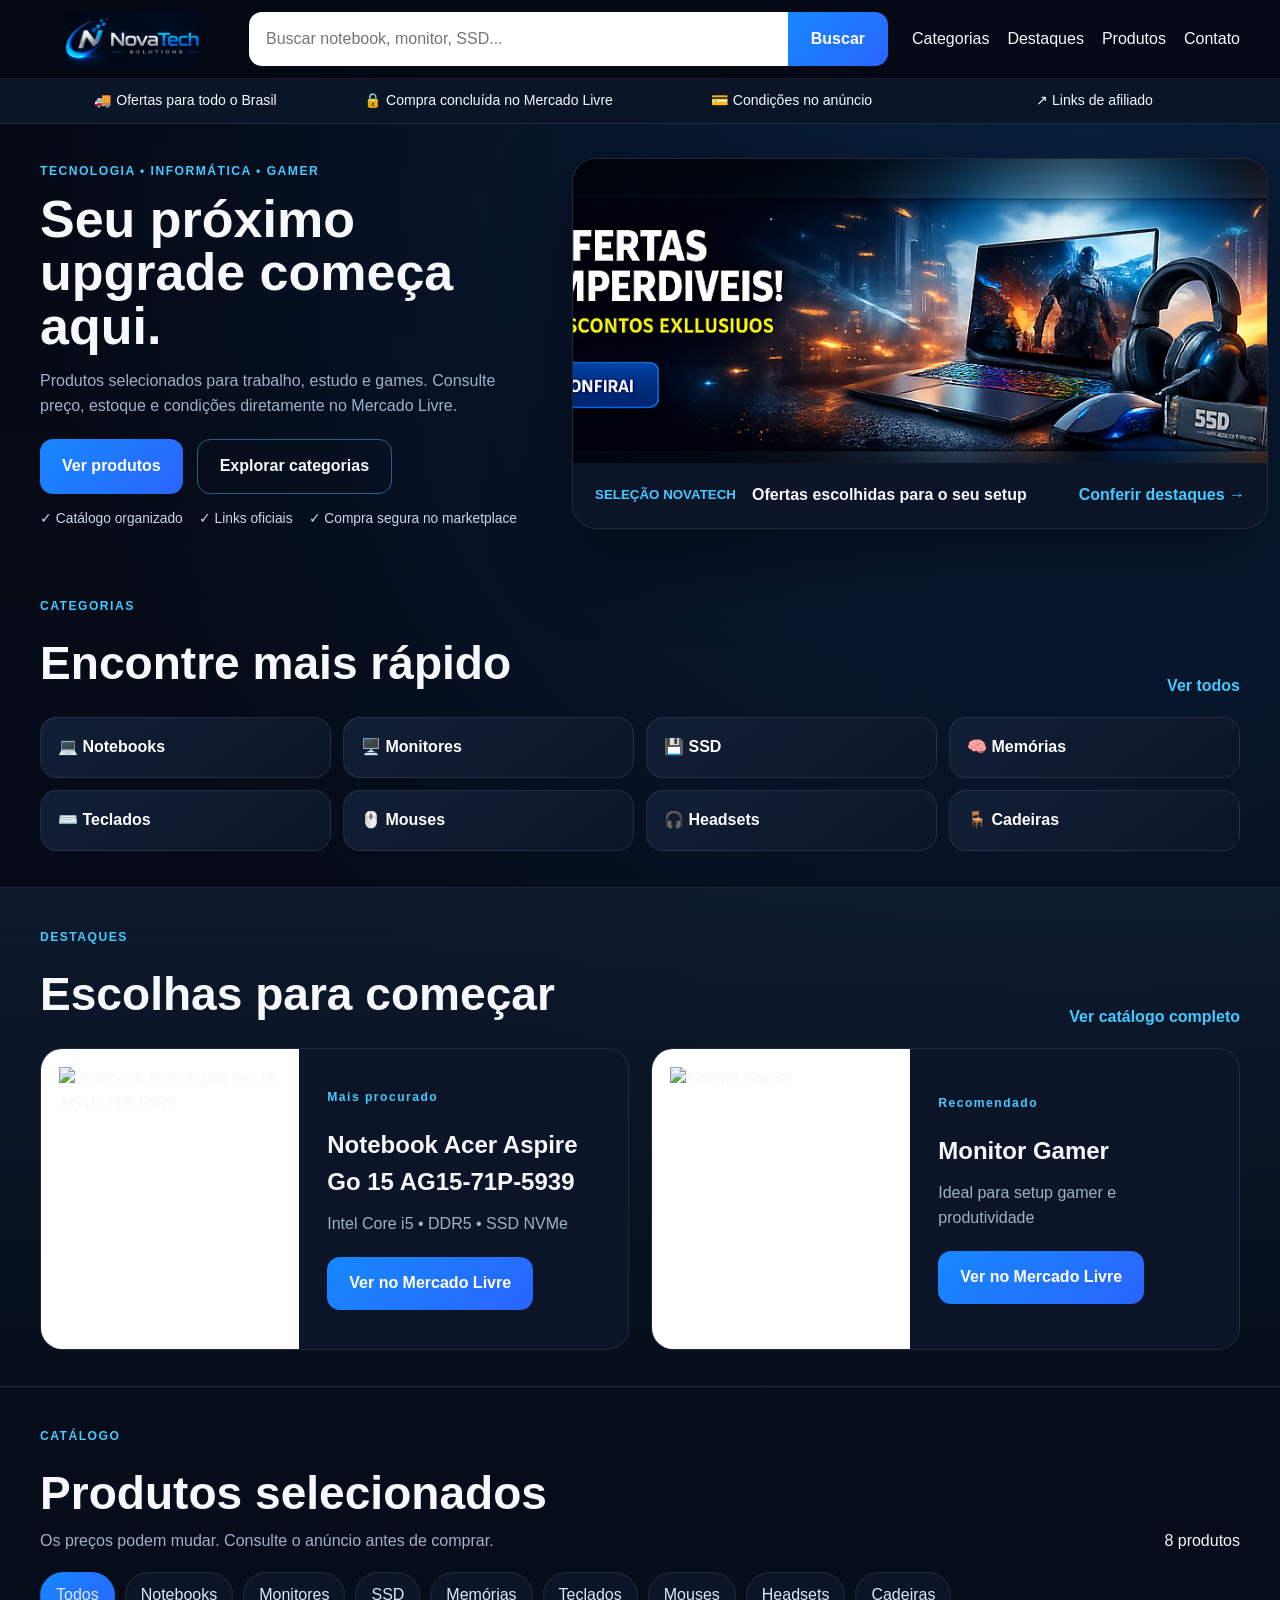
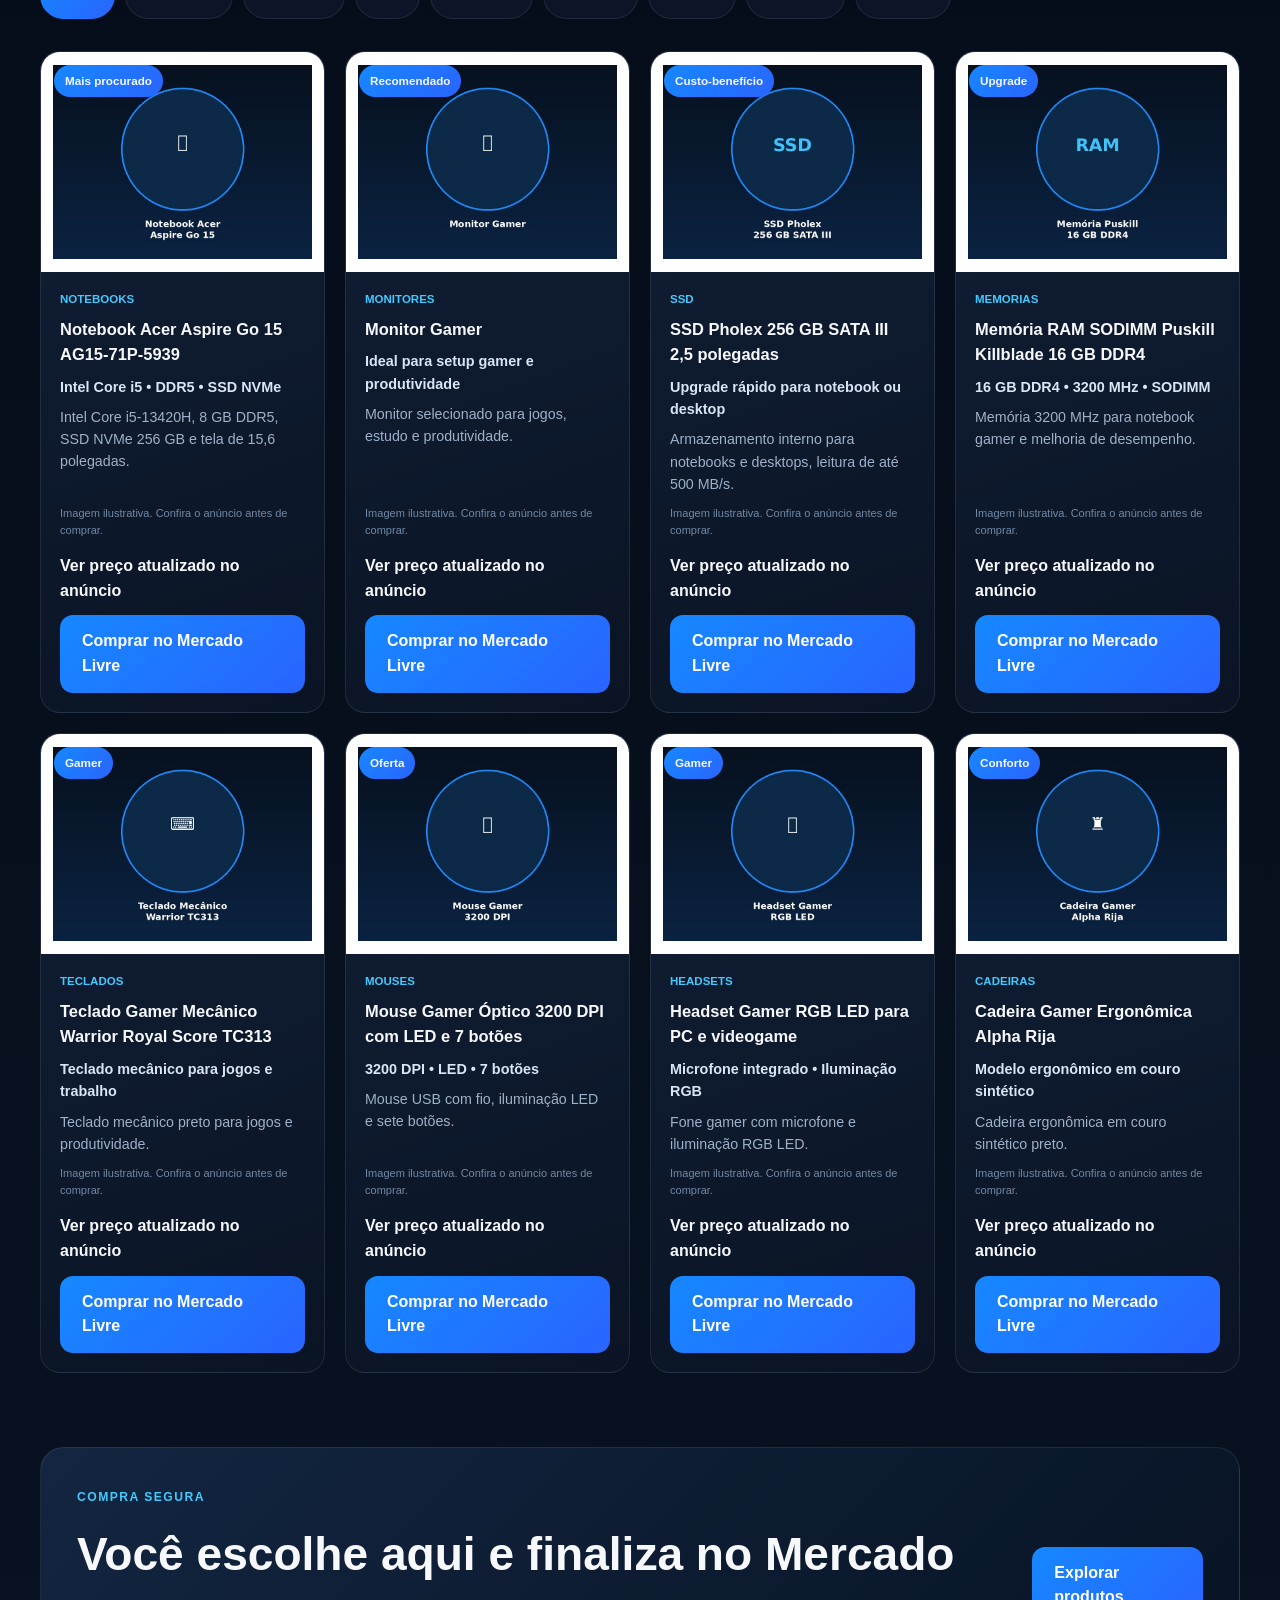
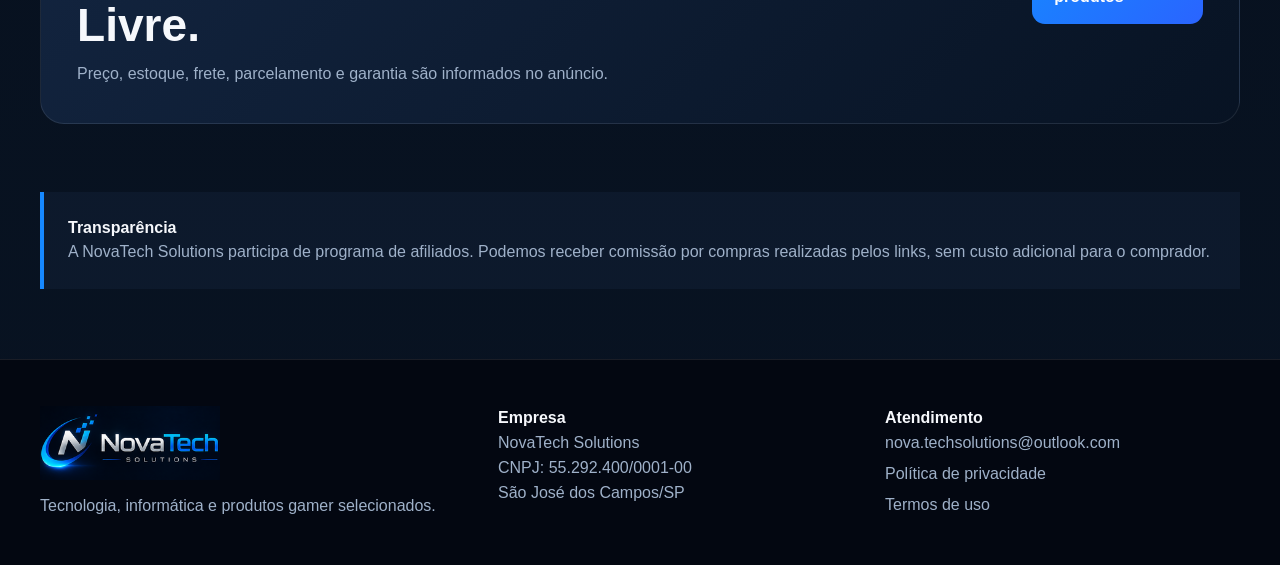
==== commit e700372a: "Add files via upload" ====
--- a/index.html
+++ b/index.html
@@ -2,7 +2,31 @@
 <meta charset="utf-8"><meta name="viewport" content="width=device-width,initial-scale=1">
 <title>NovaTech Solutions | Tecnologia e Ofertas</title>
 <meta name="description" content="Produtos de tecnologia, informática e gamer selecionados no Mercado Livre.">
-<link rel="stylesheet" href="styles.css?v=5.2"></head><body>
+<link rel="stylesheet" href="styles.css?v=5.3-2407">
+<style id="v53-critical">
+.hero{padding:34px 0 28px!important}
+.hero-layout{grid-template-columns:42% 58%!important;gap:28px!important;align-items:center!important}
+.hero h1{font-size:52px!important;line-height:1.03!important;max-width:520px!important;margin-bottom:16px!important}
+.hero-copy>p{font-size:16px!important;max-width:520px!important}
+.hero-actions{margin-top:20px!important}
+.hero-points{margin-top:14px!important}
+.hero-promo img{aspect-ratio:16/7!important}
+.section{padding:36px 0!important}
+.feature-band{padding:36px 0!important}
+.section-head{margin-bottom:18px!important}
+.category-grid{gap:12px!important}
+.category-grid button{padding:17px!important}
+@media(max-width:1000px){
+  .hero-layout{grid-template-columns:1fr!important}
+  .hero h1{font-size:46px!important;max-width:700px!important}
+}
+@media(max-width:650px){
+  .hero{padding:26px 0 22px!important}
+  .hero h1{font-size:36px!important}
+  .section{padding:30px 0!important}
+}
+</style>
+</head><body>
 <header class="site-header"><div class="container header-main">
 <a class="brand" href="#inicio"><img src="assets/logo-header.png" alt="NovaTech Solutions"></a>
 <form class="search" id="searchForm"><input id="searchInput" type="search" placeholder="Buscar notebook, monitor, SSD..."><button>Buscar</button></form>
@@ -51,4 +75,4 @@
 <div><img src="assets/logo-header.png" class="footer-logo" alt="NovaTech Solutions"><p>Tecnologia, informática e produtos gamer selecionados.</p></div>
 <div><strong>Empresa</strong><p>NovaTech Solutions</p><p>CNPJ: 55.292.400/0001-00</p><p>São José dos Campos/SP</p></div>
 <div><strong>Atendimento</strong><p>nova.techsolutions@outlook.com</p><a href="politica.html">Política de privacidade</a><a href="termos.html">Termos de uso</a></div>
-</div></footer><script src="app.js?v=5.2"></script></body></html>+</div></footer><script src="app.js?v=5.3-2407"></script></body></html>
